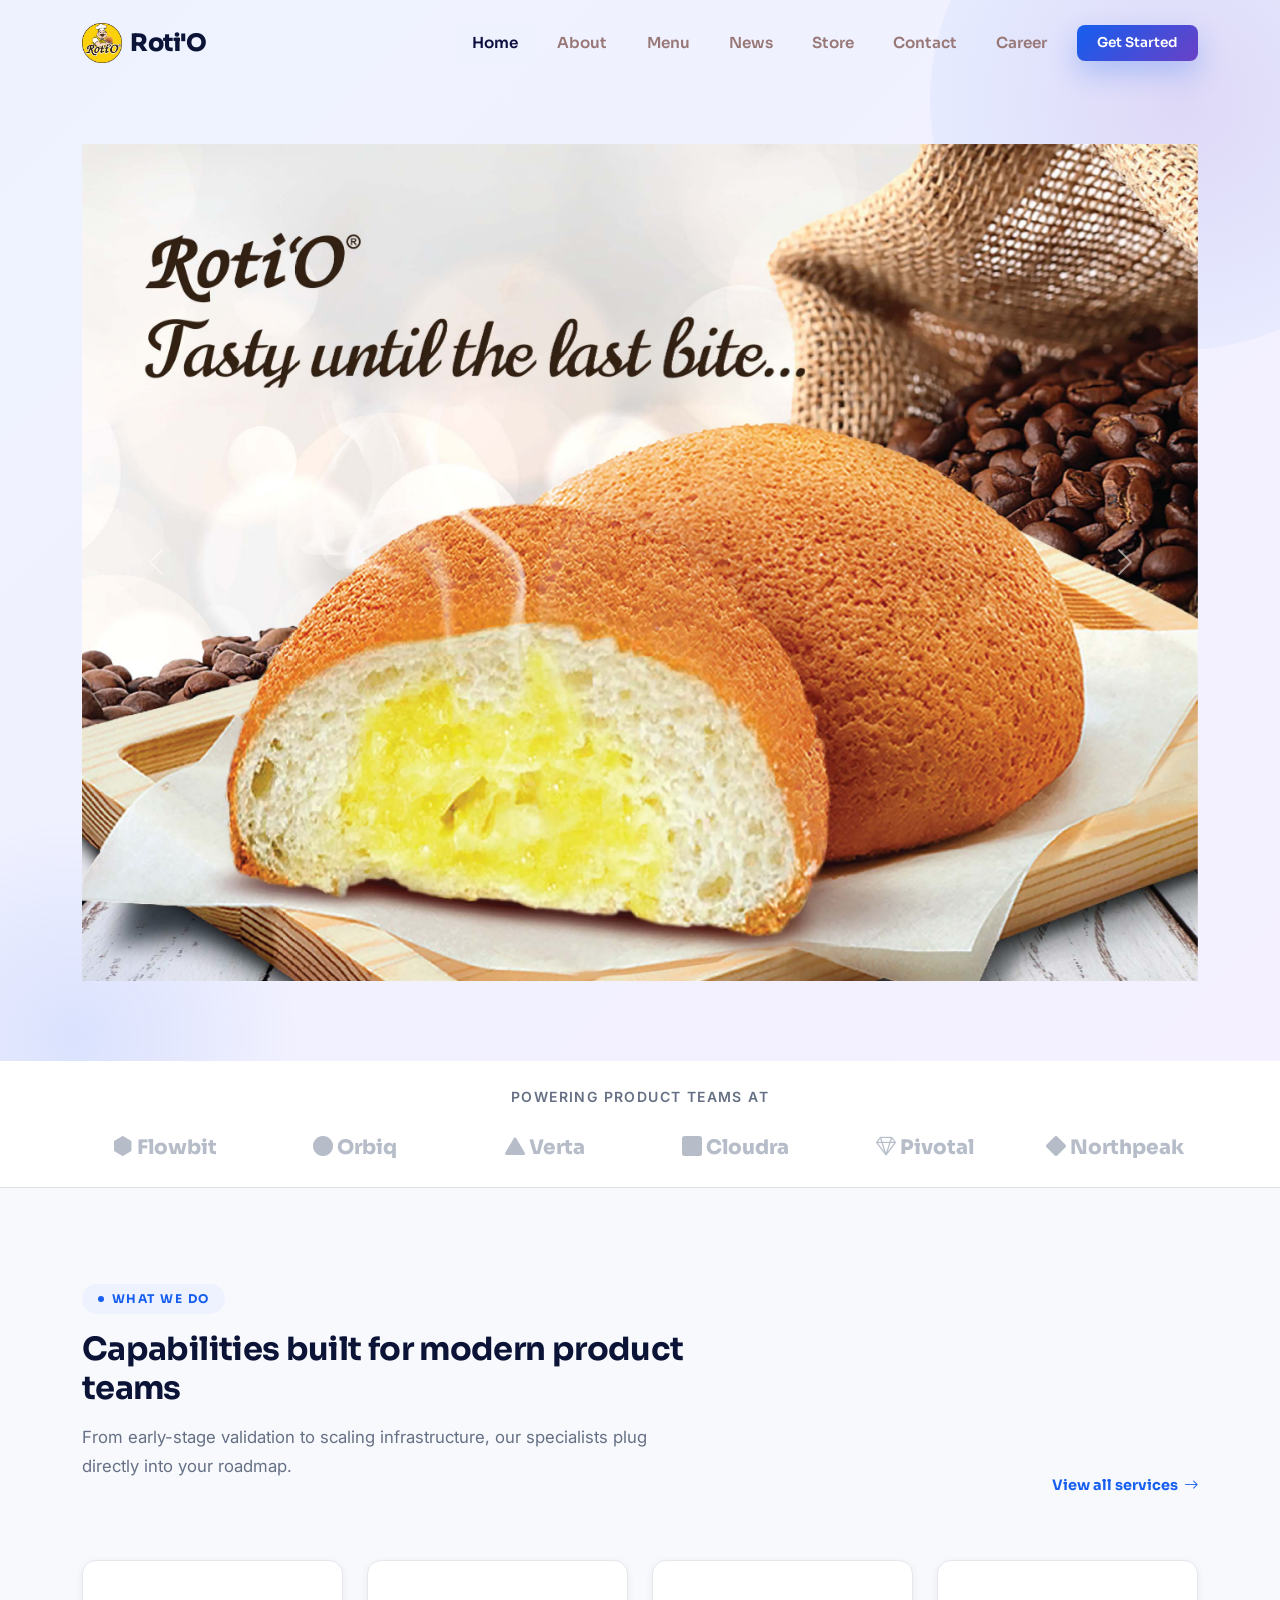
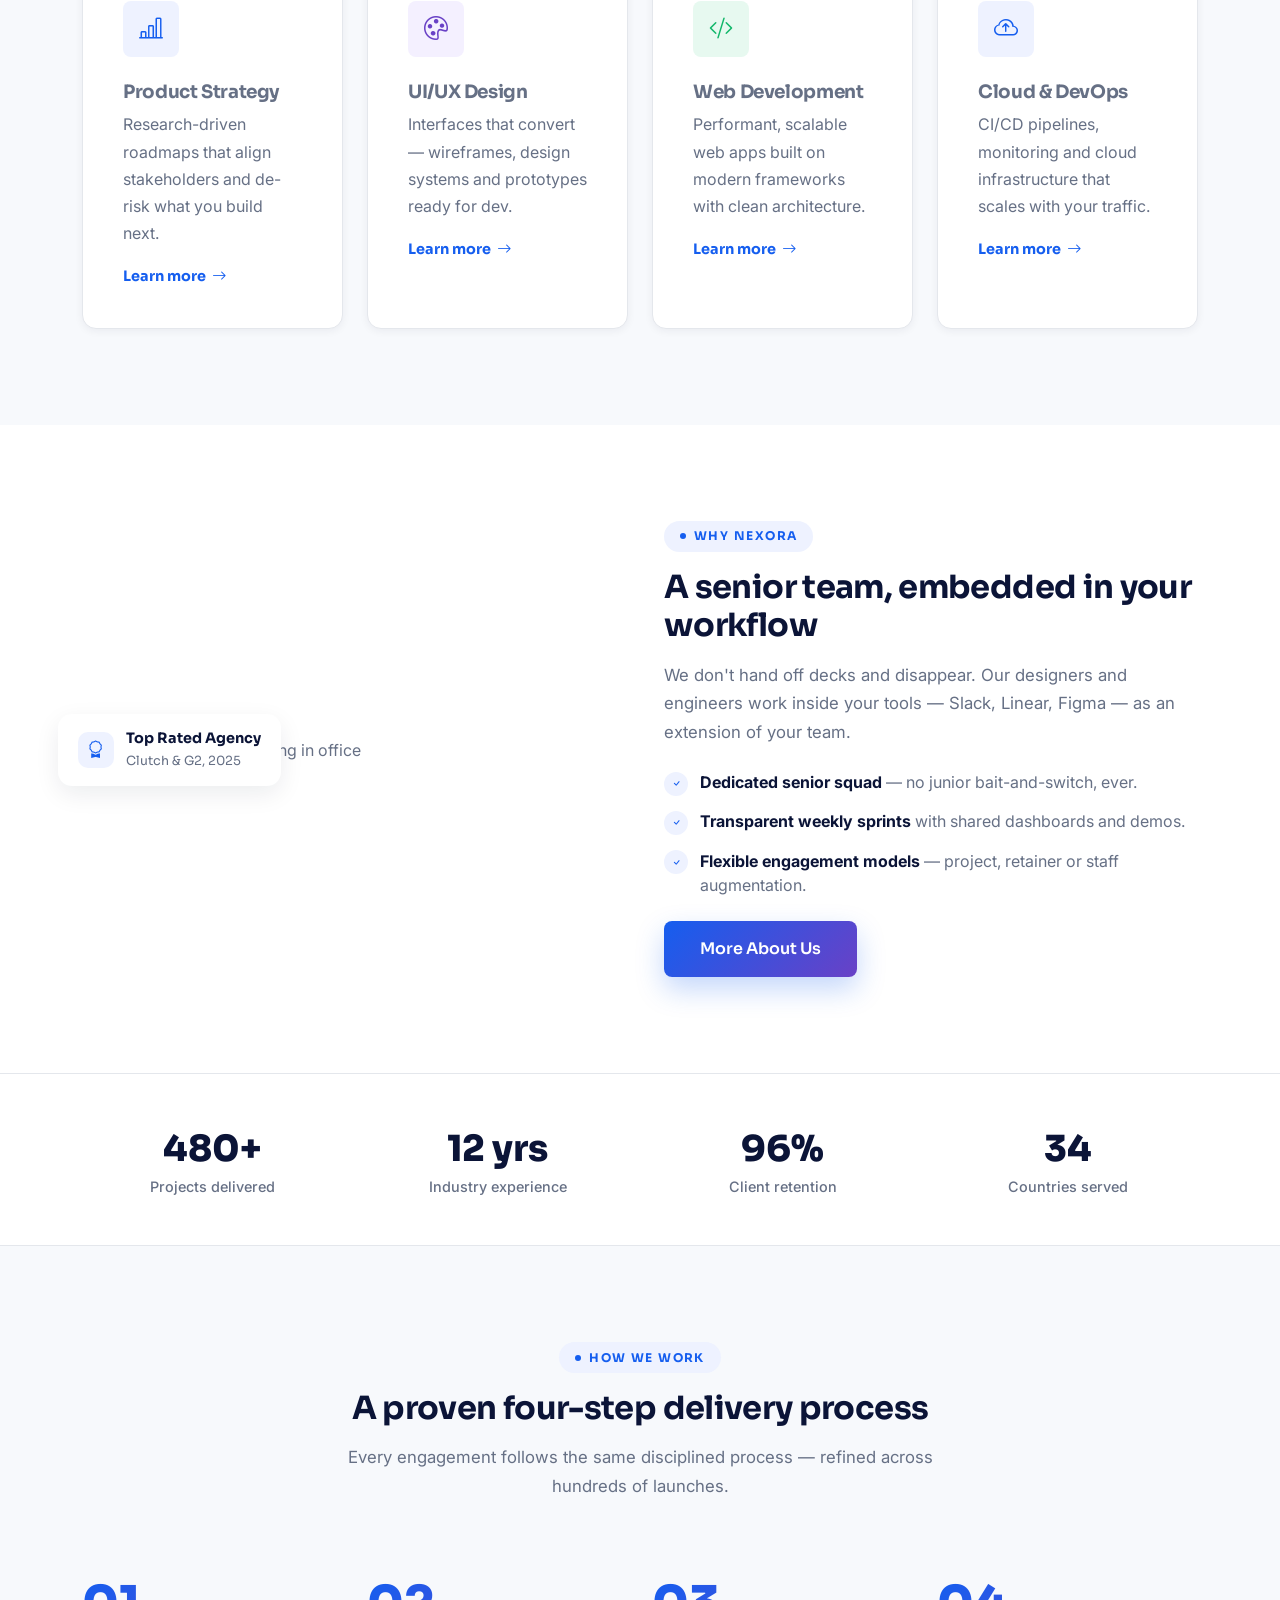
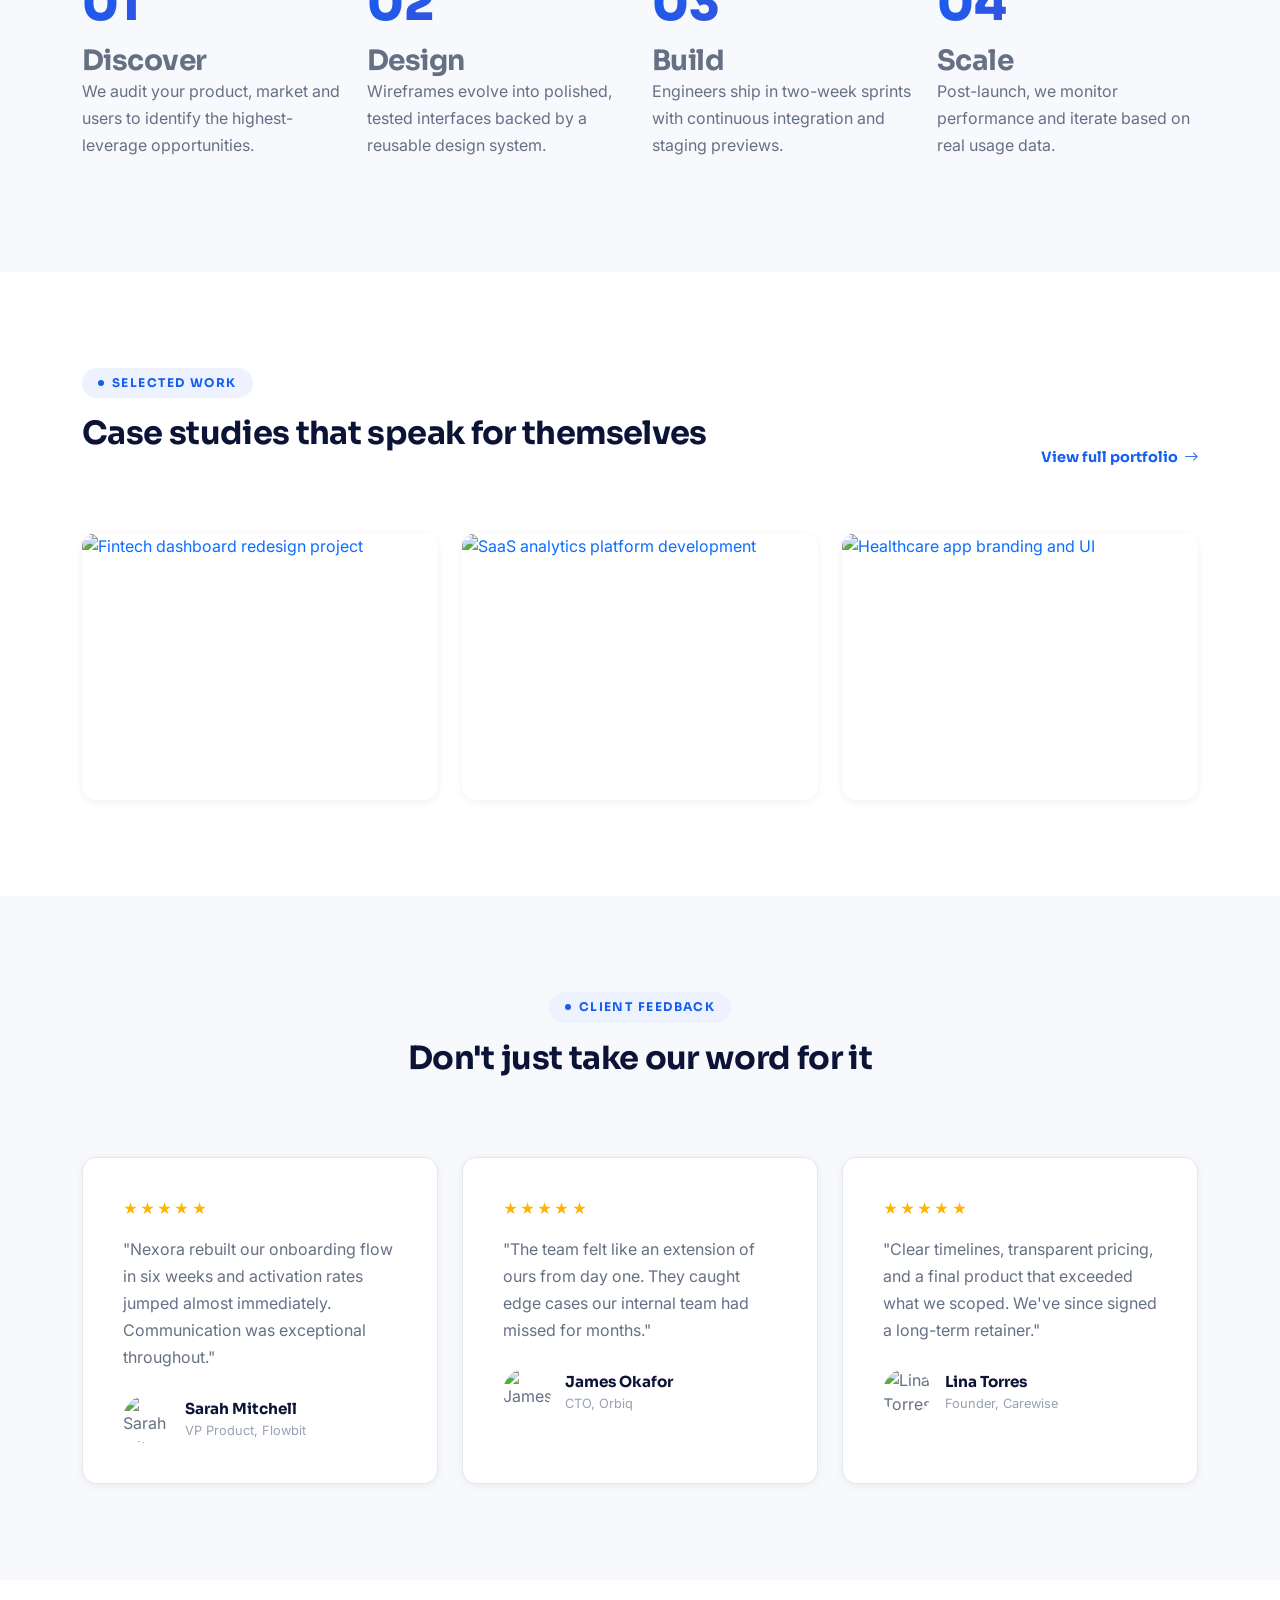
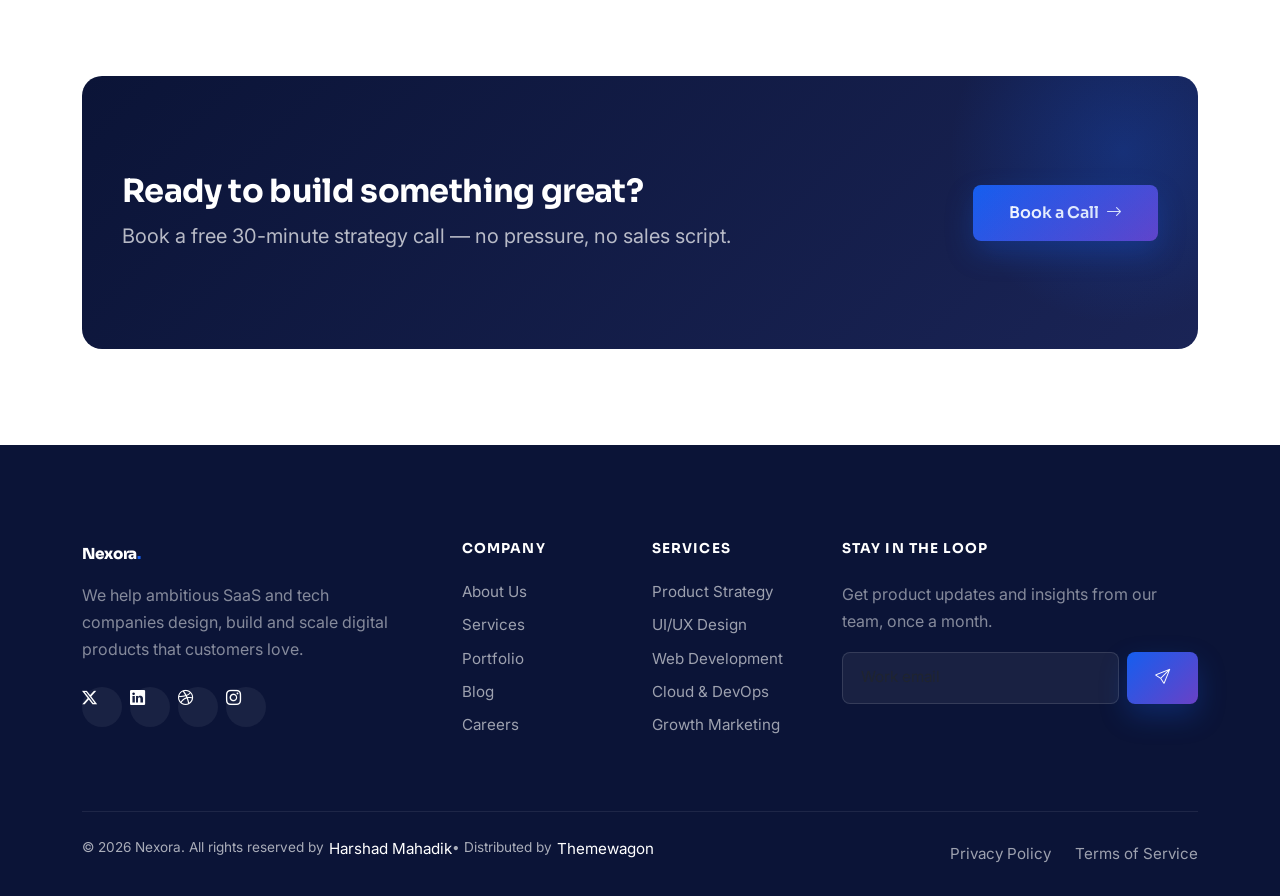
==== frontend/index.html @ 0dfb016b "commit pertama: inisialisasi proyek baru" ====
<!DOCTYPE html>
<html lang="en">
<head>
  <meta charset="UTF-8">
  <meta name="viewport" content="width=device-width, initial-scale=1.0">
  <title>Selamat Datang di Website Roti'O</title>
  <meta name="description" content="Roti'O is a premium Bootstrap 5 theme for SaaS startups, digital agencies, IT companies and consulting firms. Build a high-converting marketing website fast.">
  <meta name="keywords" content="SaaS theme, agency template, bootstrap 5 business theme, IT company website">
  <meta property="og:title" content="Nexora — Premium SaaS & Agency Bootstrap Theme">
  <meta property="og:description" content="A fully responsive, multi-page business and marketing theme built with Bootstrap 5.">
  <meta property="og:type" content="website">
  <link rel="icon" type="image/svg+xml" href="data:image/svg+xml,%3Csvg xmlns='http://www.w3.org/2000/svg' viewBox='0 0 100 100'%3E%3Crect width='100' height='100' rx='22' fill='%23155EEF'/%3E%3Ctext x='50' y='68' font-size='58' font-family='Arial' font-weight='800' fill='white' text-anchor='middle'%3EN%3C/text%3E%3C/svg%3E">

  <!-- Google Fonts -->
  <link rel="preconnect" href="https://fonts.googleapis.com">
  <link rel="preconnect" href="https://fonts.gstatic.com" crossorigin>
  <link href="https://fonts.googleapis.com/css2?family=Inter:wght@400;500;600;700&family=Sora:wght@400;600;700;800&display=swap" rel="stylesheet">

  <!-- Bootstrap 5.3 -->
  <link href="https://cdn.jsdelivr.net/npm/bootstrap@5.3.3/dist/css/bootstrap.min.css" rel="stylesheet">
  <!-- Bootstrap Icons -->
  <link href="https://cdn.jsdelivr.net/npm/bootstrap-icons@1.11.3/font/bootstrap-icons.css" rel="stylesheet">
  <!-- Custom CSS -->
  <link href="css/custom.css" rel="stylesheet">
</head> 
<body>

  <!-- NAVBAR -->
  <nav class="navbar navbar-expand-lg navbar-nexora fixed-top">
    <div class="container">
      <img src="assets/img/rotio1.png" alt="Logo Roti'O" class="logo-roti-o">
      <span class="navbar-brand navbar-brand-custom">Roti'O</span>
      <!-- <a class="navbar-brand navbar-brand-custom" href="index.html">Roti'O</a> -->
      <button class="navbar-toggler navbar-toggler-custom" type="button" data-bs-toggle="collapse" data-bs-target="#mainNav" aria-controls="mainNav" aria-expanded="false" aria-label="Toggle navigation">
        <span class="bar"></span><span class="bar"></span><span class="bar"></span>
      </button>
      <div class="collapse navbar-collapse" id="mainNav">
        <ul class="navbar-nav ms-auto align-items-lg-center gap-1 mt-3 mt-lg-0">
          <li class="nav-item"><a class="nav-link nav2 active"  href="index.html">Home</a></li>
          <li class="nav-item"><a class="nav-link nav2" href="about.html">About</a></li>
          <li class="nav-item"><a class="nav-link nav2" href="services.html">Menu</a></li>
          <li class="nav-item"><a class="nav-link nav2" href="portfolio.html">News</a></li>
          <li class="nav-item"><a class="nav-link nav2" href="blog.html">Store</a></li>
          <li class="nav-item"><a class="nav-link nav2" href="pricing.html">Contact</a></li>
          <li class="nav-item"><a class="nav-link nav2" href="contact.html">Career</a></li>
          <li class="nav-item ms-lg-2 mt-2 mt-lg-0">
            <a href="contact.html" class="btn btn-primary btn-sm-custom w-100">Get Started</a>
          </li>
        </ul>
      </div>
    </div>
  </nav>

  <!-- HERO -->
  <header class="hero">
    <div class="container">
      <div class="row align-items-center gy-5">
        <div id="carouselExampleControls" class="carousel slide" data-bs-ride="carousel">
        <div class="carousel-inner">
          <div class="carousel-item active">
            <img src="assets/img/rotio.jpg" class="d-block w-100" alt="...">
          </div>
          <div class="carousel-item">
            <img src="assets/img/pastry.jpg" class="d-block w-100" alt="...">
          </div>
          <div class="carousel-item">
            <img src="assets/img/minuman.jpg" class="d-block w-100" alt="...">
          </div>
        </div>
        <button class="carousel-control-prev" type="button" data-bs-target="#carouselExampleControls" data-bs-slide="prev">
          <span class="carousel-control-prev-icon" aria-hidden="true"></span>
          <span class="visually-hidden">Previous</span>
        </button>
        <button class="carousel-control-next" type="button" data-bs-target="#carouselExampleControls" data-bs-slide="next">
          <span class="carousel-control-next-icon" aria-hidden="true"></span>
          <span class="visually-hidden">Next</span>
        </button>
      </div>
      </div>
    </div>
  </header>

  <!-- LOGO CLOUD -->
  <section class="py-4 bg-white border-bottom">
    <div class="container">
      <p class="text-center text-slate small fw-semibold text-uppercase mb-4" style="letter-spacing:0.1em;">Powering product teams at</p>
      <div class="row align-items-center justify-content-center g-4">
        <div class="col-4 col-md-2"><div class="logo-cloud-item"><i class="bi bi-hexagon-fill me-1"></i>Flowbit</div></div>
        <div class="col-4 col-md-2"><div class="logo-cloud-item"><i class="bi bi-circle-fill me-1"></i>Orbiq</div></div>
        <div class="col-4 col-md-2"><div class="logo-cloud-item"><i class="bi bi-triangle-fill me-1"></i>Verta</div></div>
        <div class="col-4 col-md-2"><div class="logo-cloud-item"><i class="bi bi-square-fill me-1"></i>Cloudra</div></div>
        <div class="col-4 col-md-2"><div class="logo-cloud-item"><i class="bi bi-gem me-1"></i>Pivotal</div></div>
        <div class="col-4 col-md-2"><div class="logo-cloud-item"><i class="bi bi-diamond-fill me-1"></i>Northpeak</div></div>
      </div>
    </div>
  </section>

  <!-- SERVICES OVERVIEW -->
  <section class="section bg-soft">
    <div class="container">
      <div class="row section-header align-items-end">
        <div class="col-lg-7 reveal">
          <span class="eyebrow">What we do</span>
          <h2 class="section-title">Capabilities built for modern product teams</h2>
          <p class="section-subtitle">From early-stage validation to scaling infrastructure, our specialists plug directly into your roadmap.</p>
        </div>
        <div class="col-lg-5 text-lg-end mt-3 mt-lg-0 reveal">
          <a href="services.html" class="card-link-arrow">View all services <i class="bi bi-arrow-right"></i></a>
        </div>
      </div>
      <div class="row g-4">
        <div class="col-md-6 col-lg-3 reveal">
          <div class="card-premium">
            <div class="icon-box icon-box-primary mb-4"><i class="bi bi-bar-chart-line"></i></div>
            <h3 class="card-title">Product Strategy</h3>
            <p class="mb-3">Research-driven roadmaps that align stakeholders and de-risk what you build next.</p>
            <a href="service-details.html" class="card-link-arrow">Learn more <i class="bi bi-arrow-right"></i></a>
          </div>
        </div>
        <div class="col-md-6 col-lg-3 reveal">
          <div class="card-premium">
            <div class="icon-box icon-box-secondary mb-4"><i class="bi bi-palette"></i></div>
            <h3 class="card-title">UI/UX Design</h3>
            <p class="mb-3">Interfaces that convert — wireframes, design systems and prototypes ready for dev.</p>
            <a href="service-details.html" class="card-link-arrow">Learn more <i class="bi bi-arrow-right"></i></a>
          </div>
        </div>
        <div class="col-md-6 col-lg-3 reveal">
          <div class="card-premium">
            <div class="icon-box icon-box-success mb-4"><i class="bi bi-code-slash"></i></div>
            <h3 class="card-title">Web Development</h3>
            <p class="mb-3">Performant, scalable web apps built on modern frameworks with clean architecture.</p>
            <a href="service-details.html" class="card-link-arrow">Learn more <i class="bi bi-arrow-right"></i></a>
          </div>
        </div>
        <div class="col-md-6 col-lg-3 reveal">
          <div class="card-premium">
            <div class="icon-box icon-box-primary mb-4"><i class="bi bi-cloud-arrow-up"></i></div>
            <h3 class="card-title">Cloud &amp; DevOps</h3>
            <p class="mb-3">CI/CD pipelines, monitoring and cloud infrastructure that scales with your traffic.</p>
            <a href="service-details.html" class="card-link-arrow">Learn more <i class="bi bi-arrow-right"></i></a>
          </div>
        </div>
      </div>
    </div>
  </section>

  <!-- ABOUT / WHY US -->
  <section class="section">
    <div class="container">
      <div class="row align-items-center g-5">
        <div class="col-lg-6 reveal">
          <div class="position-relative">
            <img src="https://images.unsplash.com/photo-1522202176988-66273c2fd55f?w=700&h=560&fit=crop" class="rounded-img w-100" alt="Nexora team collaborating in office" style="aspect-ratio: 5/4; object-fit:cover;">
            <div class="hero-float-badge badge-2 d-none d-sm-flex" style="position:absolute; bottom:-1.5rem; left:-1.5rem; right:auto;">
              <div class="icon-box icon-box-primary" style="width:36px;height:36px;border-radius:10px;font-size:1.1rem;"><i class="bi bi-award"></i></div>
              <div>Top Rated Agency<br><small class="text-slate fw-normal">Clutch &amp; G2, 2025</small></div>
            </div>
          </div>
        </div>
        <div class="col-lg-6 reveal">
          <span class="eyebrow">Why Nexora</span>
          <h2 class="section-title">A senior team, embedded in your workflow</h2>
          <p class="section-subtitle mb-4">We don't hand off decks and disappear. Our designers and engineers work inside your tools — Slack, Linear, Figma — as an extension of your team.</p>
          <ul class="list-check mb-4">
            <li><i class="bi bi-check"></i><div><strong class="text-navy">Dedicated senior squad</strong> — no junior bait-and-switch, ever.</div></li>
            <li><i class="bi bi-check"></i><div><strong class="text-navy">Transparent weekly sprints</strong> with shared dashboards and demos.</div></li>
            <li><i class="bi bi-check"></i><div><strong class="text-navy">Flexible engagement models</strong> — project, retainer or staff augmentation.</div></li>
          </ul>
          <a href="about.html" class="btn btn-primary btn-lg-custom">More About Us</a>
        </div>
      </div>
    </div>
  </section>

  <!-- STATS STRIP -->
  <section class="stats-strip py-5 bg-white">
    <div class="container">
      <div class="row text-center g-4">
        <div class="col-6 col-md-3 stat-item reveal">
          <div class="stat-number">480+</div>
          <div class="stat-label">Projects delivered</div>
        </div>
        <div class="col-6 col-md-3 stat-item reveal">
          <div class="stat-number">12 yrs</div>
          <div class="stat-label">Industry experience</div>
        </div>
        <div class="col-6 col-md-3 stat-item reveal">
          <div class="stat-number">96%</div>
          <div class="stat-label">Client retention</div>
        </div>
        <div class="col-6 col-md-3 stat-item reveal">
          <div class="stat-number">34</div>
          <div class="stat-label">Countries served</div>
        </div>
      </div>
    </div>
  </section>

  <!-- PROCESS -->
  <section class="section bg-soft">
    <div class="container">
      <div class="row section-header justify-content-center text-center">
        <div class="col-lg-7 reveal">
          <span class="eyebrow">How we work</span>
          <h2 class="section-title">A proven four-step delivery process</h2>
          <p class="section-subtitle mx-auto">Every engagement follows the same disciplined process — refined across hundreds of launches.</p>
        </div>
      </div>
      <div class="row g-4">
        <div class="col-md-6 col-lg-3 reveal">
          <div class="process-step">
            <span class="process-number">01</span>
            <h3 class="card-title">Discover</h3>
            <p>We audit your product, market and users to identify the highest-leverage opportunities.</p>
          </div>
        </div>
        <div class="col-md-6 col-lg-3 reveal">
          <div class="process-step">
            <span class="process-number">02</span>
            <h3 class="card-title">Design</h3>
            <p>Wireframes evolve into polished, tested interfaces backed by a reusable design system.</p>
          </div>
        </div>
        <div class="col-md-6 col-lg-3 reveal">
          <div class="process-step">
            <span class="process-number">03</span>
            <h3 class="card-title">Build</h3>
            <p>Engineers ship in two-week sprints with continuous integration and staging previews.</p>
          </div>
        </div>
        <div class="col-md-6 col-lg-3 reveal">
          <div class="process-step">
            <span class="process-number">04</span>
            <h3 class="card-title">Scale</h3>
            <p>Post-launch, we monitor performance and iterate based on real usage data.</p>
          </div>
        </div>
      </div>
    </div>
  </section>

  <!-- PORTFOLIO PREVIEW -->
  <section class="section">
    <div class="container">
      <div class="row section-header align-items-end">
        <div class="col-lg-7 reveal">
          <span class="eyebrow">Selected work</span>
          <h2 class="section-title">Case studies that speak for themselves</h2>
        </div>
        <div class="col-lg-5 text-lg-end mt-3 mt-lg-0 reveal">
          <a href="portfolio.html" class="card-link-arrow">View full portfolio <i class="bi bi-arrow-right"></i></a>
        </div>
      </div>
      <div class="row g-4">
        <div class="col-md-6 col-lg-4 reveal">
          <a href="portfolio-single.html" class="portfolio-card d-block">
            <img src="https://images.unsplash.com/photo-1551288049-bebda4e38f71?w=600&h=450&fit=crop" alt="Fintech dashboard redesign project">
            <div class="portfolio-overlay">
              <span>FinTech · Product Design</span>
              <h5>Payflow Dashboard Redesign</h5>
            </div>
          </a>
        </div>
        <div class="col-md-6 col-lg-4 reveal">
          <a href="portfolio-single.html" class="portfolio-card d-block">
            <img src="https://images.unsplash.com/photo-1460925895917-afdab827c52f?w=600&h=450&fit=crop" alt="SaaS analytics platform development">
            <div class="portfolio-overlay">
              <span>SaaS · Web Development</span>
              <h5>Metricly Analytics Platform</h5>
            </div>
          </a>
        </div>
        <div class="col-md-6 col-lg-4 reveal">
          <a href="portfolio-single.html" class="portfolio-card d-block">
            <img src="https://images.unsplash.com/photo-1556742049-0cfed4f6a45d?w=600&h=450&fit=crop" alt="Healthcare app branding and UI">
            <div class="portfolio-overlay">
              <span>HealthTech · Branding</span>
              <h5>Carewise Patient App</h5>
            </div>
          </a>
        </div>
      </div>
    </div>
  </section>

  <!-- TESTIMONIALS -->
  <section class="section bg-soft">
    <div class="container">
      <div class="row section-header justify-content-center text-center">
        <div class="col-lg-7 reveal">
          <span class="eyebrow">Client feedback</span>
          <h2 class="section-title">Don't just take our word for it</h2>
        </div>
      </div>
      <div class="row g-4">
        <div class="col-md-6 col-lg-4 reveal">
          <div class="testimonial-card">
            <div class="stars">★★★★★</div>
            <p>"Nexora rebuilt our onboarding flow in six weeks and activation rates jumped almost immediately. Communication was exceptional throughout."</p>
            <div class="testimonial-author">
              <img src="https://i.pravatar.cc/100?img=33" alt="Sarah Mitchell">
              <div>
                <div class="name">Sarah Mitchell</div>
                <div class="role">VP Product, Flowbit</div>
              </div>
            </div>
          </div>
        </div>
        <div class="col-md-6 col-lg-4 reveal">
          <div class="testimonial-card">
            <div class="stars">★★★★★</div>
            <p>"The team felt like an extension of ours from day one. They caught edge cases our internal team had missed for months."</p>
            <div class="testimonial-author">
              <img src="https://i.pravatar.cc/100?img=51" alt="James Okafor">
              <div>
                <div class="name">James Okafor</div>
                <div class="role">CTO, Orbiq</div>
              </div>
            </div>
          </div>
        </div>
        <div class="col-md-6 col-lg-4 reveal">
          <div class="testimonial-card">
            <div class="stars">★★★★★</div>
            <p>"Clear timelines, transparent pricing, and a final product that exceeded what we scoped. We've since signed a long-term retainer."</p>
            <div class="testimonial-author">
              <img src="https://i.pravatar.cc/100?img=14" alt="Lina Torres">
              <div>
                <div class="name">Lina Torres</div>
                <div class="role">Founder, Carewise</div>
              </div>
            </div>
          </div>
        </div>
      </div>
    </div>
  </section>

  <!-- CTA -->
  <section class="section">
    <div class="container">
      <div class="cta-section reveal">
        <div class="row align-items-center">
          <div class="col-lg-8">
            <h2 class="mb-2">Ready to build something great?</h2>
            <p class="mb-0 fs-5">Book a free 30-minute strategy call — no pressure, no sales script.</p>
          </div>
          <div class="col-lg-4 text-lg-end mt-4 mt-lg-0">
            <a href="contact.html" class="btn btn-primary btn-lg-custom">Book a Call <i class="bi bi-arrow-right ms-1"></i></a>
          </div>
        </div>
      </div>
    </div>
  </section>

  <!-- FOOTER -->
  <footer class="footer-nexora">
    <div class="container">
      <div class="row gy-4">
        <div class="col-lg-4 col-md-6">
        
          <a class="navbar-brand-custom d-inline-block mb-3" href="index.html" style="color:#fff !important;">Nexora<span style="color:var(--n-primary)">.</span></a>
          <p class="text-white-50 mb-4" style="max-width:320px;">We help ambitious SaaS and tech companies design, build and scale digital products that customers love.</p>
          <div class="d-flex gap-2">
            <a href="#" class="social-icon"><i class="bi bi-twitter-x"></i></a>
            <a href="#" class="social-icon"><i class="bi bi-linkedin"></i></a>
            <a href="#" class="social-icon"><i class="bi bi-dribbble"></i></a>
            <a href="#" class="social-icon"><i class="bi bi-instagram"></i></a>
          </div>
        </div>
        <div class="col-lg-2 col-md-6 col-6">
          <h6>Company</h6>
          <a href="about.html">About Us</a>
          <a href="services.html">Services</a>
          <a href="portfolio.html">Portfolio</a>
          <a href="blog.html">Blog</a>
          <a href="contact.html">Careers</a>
        </div>
        <div class="col-lg-2 col-md-6 col-6">
          <h6>Services</h6>
          <a href="service-details.html">Product Strategy</a>
          <a href="service-details.html">UI/UX Design</a>
          <a href="service-details.html">Web Development</a>
          <a href="service-details.html">Cloud &amp; DevOps</a>
          <a href="service-details.html">Growth Marketing</a>
        </div>
        <div class="col-lg-4 col-md-6">
          <h6>Stay in the loop</h6>
          <p class="text-white-50 mb-3">Get product updates and insights from our team, once a month.</p>
          <form class="d-flex gap-2 needs-validation" novalidate>
            <input type="email" class="form-control" placeholder="Work email" required style="background:rgba(255,255,255,0.06); border-color:rgba(255,255,255,0.12); color:#fff;">
            <button class="btn btn-primary flex-shrink-0" type="submit"><i class="bi bi-send"></i></button>
          </form>
        </div>
      </div>
      <div class="footer-bottom d-flex flex-column flex-md-row justify-content-between align-items-center gap-2 text-center text-md-start">
        <p class="mb-0" style="display: flex;">&copy; 2026 Nexora. All rights reserved by <a target="_blank" href="https://github.com/HarshadMahadik" style="color: white;padding-left: 5px;"> Harshad Mahadik</a> &bull; Distributed by <a target="_blank" href="https://themewagon.com/" style="color: white;padding-left: 5px;">Themewagon</a>
        </p>
        <div class="d-flex gap-4">
          <a href="#" class="mb-0">Privacy Policy</a>
          <a href="#" class="mb-0">Terms of Service</a>
        </div>
      </div>
    </div>
  </footer>

  <button class="back-to-top" aria-label="Back to top"><i class="bi bi-arrow-up"></i></button>

  <!-- Bootstrap Bundle JS -->
  <script src="https://cdn.jsdelivr.net/npm/bootstrap@5.3.3/dist/js/bootstrap.bundle.min.js"></script>
  <script src="js/main.js"></script>
</body>
</html>
---- frontend/css/custom.css ----
/* =====================================================
   NEXORA — Premium Bootstrap 5 Business Theme
   Custom Design System (overrides + extensions)
   ===================================================== */

:root {
  /* Color system */
  --n-primary: #155EEF;
  --n-primary-dark: #0E3FB0;
  --n-secondary: #6941C6;
  --n-navy: #0B1437;
  --n-success: #12B76A;
  --n-slate: #667085;
  --n-slate-light: #98A2B3;
  --n-bg: #F7F9FC;
  --n-bg-alt: #EEF2FF;
  --n-border: #E4E7EC;
  --n-white: #FFFFFF;

  /* Gradients */
  --n-gradient-primary: linear-gradient(135deg, #155EEF 0%, #6941C6 100%);
  --n-gradient-soft: linear-gradient(135deg, #EEF2FF 0%, #F4F0FF 100%);
  --n-gradient-dark: linear-gradient(135deg, #0B1437 0%, #1A2456 100%);

  /* Typography */
  --n-font-display: 'Sora', sans-serif;
  --n-font-body: 'Inter', sans-serif;

  /* Spacing rhythm (8px base) */
  --n-space-xs: 0.5rem;
  --n-space-sm: 1rem;
  --n-space-md: 1.5rem;
  --n-space-lg: 2.5rem;
  --n-space-xl: 4rem;
  --n-space-2xl: 6rem;

  /* Radius */
  --n-radius-sm: 8px;
  --n-radius-md: 14px;
  --n-radius-lg: 20px;
  --n-radius-pill: 100px;

  /* Shadows */
  --n-shadow-sm: 0 2px 8px rgba(11, 20, 55, 0.06);
  --n-shadow-md: 0 8px 24px rgba(11, 20, 55, 0.08);
  --n-shadow-lg: 0 20px 48px rgba(11, 20, 55, 0.12);
  --n-shadow-primary: 0 12px 28px rgba(21, 94, 239, 0.25);

  /* Bootstrap overrides */
  --bs-primary: #155EEF;
  --bs-primary-rgb: 21, 94, 239;
  --bs-body-font-family: var(--n-font-body);
  --bs-body-color: var(--n-slate);
  --bs-body-bg: var(--n-white);
}

/* =====================================================
   BASE
   ===================================================== */
html { scroll-behavior: smooth; }

body {
  font-family: var(--n-font-body);
  color: var(--n-slate);
  background-color: var(--n-white);
  -webkit-font-smoothing: antialiased;
  overflow-x: hidden;
}

h1, h2, h3, h4, h5, h6,
.font-display {
  font-family: var(--n-font-display);
  color: var(--n-navy);
  font-weight: 700;
  letter-spacing: -0.02em;
}

h1 { font-weight: 800; }

p { line-height: 1.7; }

a { text-decoration: none; }

.text-primary-custom { color: var(--n-primary) !important; }
.text-slate { color: var(--n-slate) !important; }
.text-navy { color: var(--n-navy) !important; }
.bg-soft { background-color: var(--n-bg) !important; }
.bg-soft-alt { background: var(--n-gradient-soft) !important; }
.bg-navy { background-color: var(--n-navy) !important; }
.bg-gradient-primary { background: var(--n-gradient-primary) !important; }
.bg-gradient-dark { background: var(--n-gradient-dark) !important; }

/* Section spacing rhythm */
.section { padding-top: var(--n-space-2xl); padding-bottom: var(--n-space-2xl); }
.section-sm { padding-top: var(--n-space-xl); padding-bottom: var(--n-space-xl); }

@media (max-width: 767.98px) {
  .section { padding-top: var(--n-space-xl); padding-bottom: var(--n-space-xl); }
  .section-sm { padding-top: var(--n-space-lg); padding-bottom: var(--n-space-lg); }
}

/* Eyebrow label */
.eyebrow {
  display: inline-flex;
  align-items: center;
  gap: 0.5rem;
  font-family: var(--n-font-display);
  font-size: 0.75rem;
  font-weight: 700;
  letter-spacing: 0.12em;
  text-transform: uppercase;
  color: var(--n-primary);
  background: var(--n-bg-alt);
  padding: 0.4rem 1rem;
  border-radius: var(--n-radius-pill);
  margin-bottom: var(--n-space-sm);
}

.eyebrow::before {
  content: '';
  width: 6px;
  height: 6px;
  border-radius: 50%;
  background: var(--n-primary);
  display: inline-block;
}

.section-title { margin-bottom: var(--n-space-sm); }
.section-subtitle {
  font-size: 1.05rem;
  color: var(--n-slate);
  max-width: 620px;
}
.section-header { margin-bottom: var(--n-space-xl); }

/* =====================================================
   BUTTONS
   ===================================================== */
.btn {
  font-family: var(--n-font-display);
  font-weight: 600;
  border-radius: var(--n-radius-sm);
  padding: 0.75rem 1.75rem;
  font-size: 0.95rem;
  transition: all 0.25s ease;
  border-width: 1.5px;
}

.btn-primary {
  background: var(--n-gradient-primary);
  border: none;
  box-shadow: var(--n-shadow-primary);
  color: #fff;
}

.btn-primary:hover {
  transform: translateY(-2px);
  box-shadow: 0 16px 32px rgba(21, 94, 239, 0.32);
  color: #fff;
}

.btn-outline-primary {
  border-color: var(--n-primary);
  color: var(--n-primary);
  background: transparent;
}

.btn-outline-primary:hover {
  background: var(--n-primary);
  border-color: var(--n-primary);
  transform: translateY(-2px);
}

.btn-light-custom {
  background: #fff;
  color: var(--n-navy);
  border: 1.5px solid var(--n-border);
}

.btn-light-custom:hover {
  background: var(--n-bg);
  transform: translateY(-2px);
}

.btn-outline-white {
  border-color: rgba(255,255,255,0.4);
  color: #fff;
}

.btn-outline-white:hover {
  background: rgba(255,255,255,0.12);
  border-color: #fff;
  color: #fff;
}

.btn-lg-custom { padding: 1rem 2.25rem; font-size: 1rem; }
.btn-sm-custom { padding: 0.5rem 1.25rem; font-size: 0.85rem; }

/* =====================================================
   NAVBAR
   ===================================================== */
.navbar-nexora {
  padding: 1.25rem 0;
  transition: all 0.3s ease;
  background: rgba(255, 255, 255, 0.0);
}

.logo-roti-o { 
  width: 40px;
    height: 40px;
    object-fit: contain;
    margin-right: 8px;
}

.navbar-nexora.scrolled {
  padding: 0.75rem 0;
  background: rgba(255, 255, 255, 0.92);
  backdrop-filter: blur(12px);
  box-shadow: var(--n-shadow-sm);
}

.navbar-brand-custom {
  font-family: var(--n-font-display);
  font-weight: 800;
  font-size: 1.5rem;
  color: var(--n-navy) !important;
  letter-spacing: -0.02em;
  
}

.navbar-brand-custom span { color: var(--n-primary); }

.navbar-nexora .nav-link {
  font-family: var(--n-font-display);
  font-weight: 600;
  font-size: 0.95rem;
  color: rgb(152, 119, 119) !important;
  padding: 0.5rem 1.1rem !important;
  border-radius: var(--n-radius-sm);
  transition: all 0.2s ease;
}

.nav2{
  color: yellow !important;;
}
.navbar-nexora .nav-link:hover,
.navbar-nexora .nav-link.active {
  color: rgb(15, 15, 64) !important;
  background: var(--n-bg-alt);
}

.navbar-toggler-custom {
  border: none;
  width: 44px;
  height: 44px;
  border-radius: var(--n-radius-sm);
  background: var(--n-bg-alt);
  display: flex;
  align-items: center;
  justify-content: center;
  gap: 4px;
  flex-direction: column;
  padding: 0;
}

.navbar-toggler-custom .bar {
  width: 20px;
  height: 2px;
  background: var(--n-navy);
  border-radius: 2px;
  transition: all 0.3s ease;
}

.navbar-toggler-custom.active .bar:nth-child(1) {
  transform: translateY(6px) rotate(45deg);
}
.navbar-toggler-custom.active .bar:nth-child(2) { opacity: 0; }
.navbar-toggler-custom.active .bar:nth-child(3) {
  transform: translateY(-6px) rotate(-45deg);
}

/* =====================================================
   HERO
   ===================================================== */
.hero {
  position: relative;
  padding-top: 9rem;
  padding-bottom: 5rem;
  background: var(--n-gradient-soft);
  overflow: hidden;
}

.hero::before {
  content: '';
  position: absolute;
  top: -150px;
  right: -150px;
  width: 500px;
  height: 500px;
  border-radius: 50%;
  background: radial-gradient(circle, rgba(105,65,198,0.14) 0%, rgba(21,94,239,0.06) 60%, transparent 100%);
  z-index: 0;
}

.hero::after {
  content: '';
  position: absolute;
  bottom: -200px;
  left: -150px;
  width: 450px;
  height: 450px;
  border-radius: 50%;
  background: radial-gradient(circle, rgba(21,94,239,0.10) 0%, transparent 70%);
  z-index: 0;
}

.hero-content { position: relative; z-index: 2; }

.hero h1 { font-size: 3.25rem; line-height: 1.15; }

@media (max-width: 991.98px) {
  .hero { padding-top: 7rem; text-align: center; }
  .hero h1 { font-size: 2.4rem; }
}

@media (max-width: 575.98px) {
  .hero h1 { font-size: 2rem; }
}

/* Hero visual / dashboard mock card */
.hero-visual {
  position: relative;
  z-index: 1;
}

.hero-mock-card {
  background: #fff;
  border-radius: var(--n-radius-lg);
  box-shadow: var(--n-shadow-lg);
  padding: var(--n-space-md);
  border: 1px solid var(--n-border);
  position: relative;
}

.hero-mock-card .mock-bar {
  height: 10px;
  border-radius: var(--n-radius-pill);
  background: var(--n-bg-alt);
  margin-bottom: 0.75rem;
}

.hero-float-badge {
  position: absolute;
  background: #fff;
  border-radius: var(--n-radius-md);
  box-shadow: var(--n-shadow-md);
  padding: 0.9rem 1.25rem;
  display: flex;
  align-items: center;
  gap: 0.75rem;
  font-family: var(--n-font-display);
  font-weight: 700;
  font-size: 0.9rem;
  color: var(--n-navy);
  z-index: 3;
}

.hero-float-badge.badge-1 { top: -1.5rem; left: -1.5rem; }
.hero-float-badge.badge-2 { bottom: -1.5rem; right: -1.5rem; }

.hero-float-badge .icon-box {
  width: 36px;
  height: 36px;
  border-radius: 10px;
  display: flex;
  align-items: center;
  justify-content: center;
  flex-shrink: 0;
}

@media (max-width: 767.98px) {
  .hero-float-badge { padding: 0.6rem 0.9rem; font-size: 0.75rem; }
  .hero-float-badge.badge-1 { top: -1rem; left: -0.5rem; }
  .hero-float-badge.badge-2 { bottom: -1rem; right: -0.5rem; }
}

/* Stats strip */
.stats-strip {
  border-top: 1px solid var(--n-border);
  border-bottom: 1px solid var(--n-border);
}

.stat-item .stat-number {
  font-family: var(--n-font-display);
  font-size: 2.25rem;
  font-weight: 800;
  color: var(--n-navy);
}

.stat-item .stat-label {
  font-size: 0.9rem;
  color: var(--n-slate);
  font-weight: 500;
}

/* =====================================================
   ICON BOXES
   ===================================================== */
.icon-box {
  width: 56px;
  height: 56px;
  border-radius: var(--n-radius-sm);
  display: flex;
  align-items: center;
  justify-content: center;
  font-size: 1.5rem;
  flex-shrink: 0;
}

.icon-box-primary { background: var(--n-bg-alt); color: var(--n-primary); }
.icon-box-secondary { background: #F4F0FF; color: var(--n-secondary); }
.icon-box-success { background: #E7F9F0; color: var(--n-success); }

.icon-box-lg { width: 72px; height: 72px; font-size: 2rem; border-radius: var(--n-radius-md); }

.icon-box-white {
  background: rgba(255,255,255,0.12);
  color: #fff;
}

/* =====================================================
   CARDS — premium card system
   ===================================================== */
.card-premium {
  background: #fff;
  border: 1px solid var(--n-border);
  border-radius: var(--n-radius-md);
  box-shadow: var(--n-shadow-sm);
  transition: all 0.3s ease;
  padding: var(--n-space-lg);
  height: 100%;
}

.card-premium:hover {
  box-shadow: var(--n-shadow-md);
  transform: translateY(-6px);
  border-color: transparent;
}

.card-premium .card-title {
  font-size: 1.15rem;
  margin-bottom: 0.5rem;
}

.card-link-arrow {
  font-family: var(--n-font-display);
  font-weight: 700;
  font-size: 0.9rem;
  color: var(--n-primary);
  display: inline-flex;
  align-items: center;
  gap: 0.4rem;
  transition: gap 0.2s ease;
}

.card-link-arrow:hover { gap: 0.7rem; color: var(--n-primary-dark); }

/* Pricing card */
.pricing-card {
  background: #fff;
  border: 1px solid var(--n-border);
  border-radius: var(--n-radius-lg);
  padding: var(--n-space-lg);
  box-shadow: var(--n-shadow-sm);
  transition: all 0.3s ease;
  height: 100%;
  position: relative;
}

.pricing-card:hover { box-shadow: var(--n-shadow-md); transform: translateY(-6px); }

.pricing-card.featured {
  background: var(--n-gradient-dark);
  border: none;
  color: #fff;
  box-shadow: var(--n-shadow-lg);
  transform: scale(1.03);
}

.pricing-card.featured .price, .pricing-card.featured h3 { color: #fff; }
.pricing-card.featured .text-slate { color: rgba(255,255,255,0.65) !important; }
.pricing-card.featured ul li { color: rgba(255,255,255,0.85); }
.pricing-card.featured .pricing-divider { border-color: rgba(255,255,255,0.12); }

@media (max-width: 991.98px) {
  .pricing-card.featured { transform: none; }
}

.pricing-badge {
  position: absolute;
  top: -14px;
  right: 2rem;
  background: var(--n-gradient-primary);
  color: #fff;
  font-family: var(--n-font-display);
  font-weight: 700;
  font-size: 0.75rem;
  padding: 0.4rem 1rem;
  border-radius: var(--n-radius-pill);
  letter-spacing: 0.05em;
}

.price {
  font-family: var(--n-font-display);
  font-size: 3rem;
  font-weight: 800;
  color: var(--n-navy);
}

.price-period { font-size: 1rem; font-weight: 500; color: var(--n-slate); }

.pricing-divider { border-color: var(--n-border); margin: var(--n-space-md) 0; }

.feature-list { list-style: none; padding: 0; margin: 0; }
.feature-list li {
  display: flex;
  align-items: flex-start;
  gap: 0.65rem;
  margin-bottom: 0.75rem;
  font-size: 0.95rem;
  color: var(--n-slate);
}

.feature-list li i { color: var(--n-success); margin-top: 0.2rem; flex-shrink: 0; }
.feature-list li.disabled { opacity: 0.45; }
.feature-list li.disabled i { color: var(--n-slate-light); }

/* Blog cards */
.blog-card-img {
  border-radius: var(--n-radius-md) var(--n-radius-md) 0 0;
  overflow: hidden;
  aspect-ratio: 16/10;
}

.blog-card-img img { transition: transform 0.4s ease; width: 100%; height: 100%; object-fit: cover; }
.card-premium:hover .blog-card-img img { transform: scale(1.06); }

.blog-card-body { padding: var(--n-space-md) var(--n-space-md) 0; }

.tag-pill {
  display: inline-block;
  font-family: var(--n-font-display);
  font-size: 0.7rem;
  font-weight: 700;
  letter-spacing: 0.06em;
  text-transform: uppercase;
  color: var(--n-primary);
  background: var(--n-bg-alt);
  padding: 0.3rem 0.8rem;
  border-radius: var(--n-radius-pill);
  margin-bottom: 0.75rem;
}

.meta-row {
  display: flex;
  align-items: center;
  gap: 1rem;
  font-size: 0.85rem;
  color: var(--n-slate-light);
  margin-top: 1rem;
  padding-top: 1rem;
  border-top: 1px solid var(--n-border);
}

/* Portfolio card */
.portfolio-card {
  position: relative;
  border-radius: var(--n-radius-md);
  overflow: hidden;
  box-shadow: var(--n-shadow-sm);
  aspect-ratio: 4/3;
}

.portfolio-card img { width: 100%; height: 100%; object-fit: cover; transition: transform 0.5s ease; }

.portfolio-overlay {
  position: absolute;
  inset: 0;
  background: linear-gradient(180deg, rgba(11,20,55,0) 30%, rgba(11,20,55,0.88) 100%);
  display: flex;
  flex-direction: column;
  justify-content: flex-end;
  padding: var(--n-space-md);
  opacity: 0;
  transition: opacity 0.35s ease;
}

.portfolio-card:hover .portfolio-overlay { opacity: 1; }
.portfolio-card:hover img { transform: scale(1.08); }

.portfolio-overlay h5 { color: #fff; margin-bottom: 0.25rem; }
.portfolio-overlay span { color: rgba(255,255,255,0.7); font-size: 0.85rem; }

/* Testimonial card */
.testimonial-card {
  background: #fff;
  border-radius: var(--n-radius-md);
  box-shadow: var(--n-shadow-sm);
  border: 1px solid var(--n-border);
  padding: var(--n-space-lg);
  height: 100%;
}

.testimonial-card .stars { color: #FFB400; letter-spacing: 0.15em; font-size: 0.9rem; margin-bottom: 1rem; }

.testimonial-author {
  display: flex;
  align-items: center;
  gap: 0.85rem;
  margin-top: var(--n-space-md);
}

.testimonial-author img {
  width: 48px; height: 48px; border-radius: 50%; object-fit: cover;
}

.testimonial-author .name { font-family: var(--n-font-display); font-weight: 700; color: var(--n-navy); font-size: 0.95rem; }
.testimonial-author .role { font-size: 0.8rem; color: var(--n-slate-light); }

/* Process steps (numbered — real sequence) */
.process-step {
  position: relative;
  padding-left: 0;
}

.process-number {
  font-family: var(--n-font-display);
  font-size: 3rem;
  font-weight: 800;
  background: var(--n-gradient-primary);
  -webkit-background-clip: text;
  background-clip: text;
  -webkit-text-fill-color: transparent;
  color: transparent;
  line-height: 1;
  margin-bottom: 1rem;
  display: block;
}

/* Logo cloud */
.logo-cloud-item {
  display: flex;
  align-items: center;
  justify-content: center;
  font-family: var(--n-font-display);
  font-weight: 800;
  font-size: 1.25rem;
  color: var(--n-slate-light);
  opacity: 0.7;
  transition: opacity 0.2s ease;
}

.logo-cloud-item:hover { opacity: 1; color: var(--n-navy); }

/* =====================================================
   FORMS
   ===================================================== */
.form-control,
.form-select {
  border: 1.5px solid var(--n-border);
  border-radius: var(--n-radius-sm);
  padding: 0.85rem 1.1rem;
  font-size: 0.95rem;
  background-color: var(--n-bg);
  transition: all 0.2s ease;
}

.form-control:focus,
.form-select:focus {
  border-color: var(--n-primary);
  box-shadow: 0 0 0 4px rgba(21, 94, 239, 0.1);
  background-color: #fff;
}

.form-label {
  font-family: var(--n-font-display);
  font-weight: 600;
  font-size: 0.9rem;
  color: var(--n-navy);
  margin-bottom: 0.5rem;
}

.form-control.is-invalid, .form-select.is-invalid { border-color: #DC3545; }
.form-control.is-valid, .form-select.is-valid { border-color: var(--n-success); }

/* Newsletter / CTA section */
.cta-section {
  background: var(--n-gradient-dark);
  border-radius: var(--n-radius-lg);
  padding: var(--n-space-2xl) var(--n-space-lg);
  position: relative;
  overflow: hidden;
}

.cta-section::before {
  content: '';
  position: absolute;
  top: -100px;
  right: -100px;
  width: 350px;
  height: 350px;
  border-radius: 50%;
  background: radial-gradient(circle, rgba(21,94,239,0.25) 0%, transparent 70%);
}

.cta-section h2, .cta-section p { color: #fff; position: relative; z-index: 1; }
.cta-section p { color: rgba(255,255,255,0.7); }

/* =====================================================
   FOOTER
   ===================================================== */
.footer-nexora {
  background: var(--n-navy);
  color: rgba(255,255,255,0.65);
  padding-top: var(--n-space-2xl);
}

.footer-nexora h6 {
  color: #fff;
  font-size: 0.85rem;
  letter-spacing: 0.08em;
  text-transform: uppercase;
  margin-bottom: var(--n-space-md);
}

.footer-nexora a {
  color: rgba(255,255,255,0.6);
  transition: color 0.2s ease;
  display: block;
  margin-bottom: 0.65rem;
  font-size: 0.95rem;
}

.footer-nexora a:hover { color: #fff; }

.footer-bottom {
  border-top: 1px solid rgba(255,255,255,0.08);
  margin-top: var(--n-space-xl);
  padding: var(--n-space-md) 0;
  font-size: 0.85rem;
}

.social-icon {
  width: 40px;
  height: 40px;
  border-radius: 50%;
  background: rgba(255,255,255,0.06);
  display: flex;
  align-items: center;
  justify-content: center;
  color: #fff !important;
  transition: all 0.2s ease;
  margin-bottom: 0 !important;
}

.social-icon:hover { background: var(--n-primary); transform: translateY(-3px); }

/* =====================================================
   PAGE HEADER (sub-pages)
   ===================================================== */
.page-header {
  background: var(--n-gradient-dark);
  padding: 8rem 0 4rem;
  position: relative;
  overflow: hidden;
  text-align: center;
}

.page-header::before {
  content: '';
  position: absolute;
  top: -120px;
  right: -120px;
  width: 400px;
  height: 400px;
  border-radius: 50%;
  background: radial-gradient(circle, rgba(21,94,239,0.25) 0%, transparent 70%);
}

.page-header h1 { color: #fff; }

.breadcrumb-custom {
  display: inline-flex;
  gap: 0.5rem;
  font-size: 0.9rem;
  color: rgba(255,255,255,0.6);
  font-weight: 500;
}

.breadcrumb-custom a { color: rgba(255,255,255,0.6); }
.breadcrumb-custom a:hover { color: #fff; }
.breadcrumb-custom .active { color: var(--n-primary); }

/* =====================================================
   SCROLL REVEAL (lightweight)
   ===================================================== */
.reveal {
  opacity: 0;
  transform: translateY(24px);
  transition: opacity 0.6s ease, transform 0.6s ease;
}

.reveal.is-visible {
  opacity: 1;
  transform: translateY(0);
}

@media (prefers-reduced-motion: reduce) {
  .reveal { opacity: 1; transform: none; transition: none; }
  .card-premium:hover, .pricing-card:hover, .btn:hover, .portfolio-card img { transform: none; }
}

/* =====================================================
   MISC UTILITIES
   ===================================================== */
.divider-line { height: 1px; background: var(--n-border); border: none; }

.rounded-img { border-radius: var(--n-radius-lg); }

.badge-soft {
  background: var(--n-bg-alt);
  color: var(--n-primary);
  font-weight: 600;
  padding: 0.35rem 0.85rem;
  border-radius: var(--n-radius-pill);
  font-size: 0.8rem;
}

.list-check {
  list-style: none;
  padding: 0;
}

.list-check li {
  display: flex;
  align-items: flex-start;
  gap: 0.75rem;
  margin-bottom: 0.85rem;
}

.list-check li i {
  color: var(--n-primary);
  background: var(--n-bg-alt);
  width: 24px;
  height: 24px;
  border-radius: 50%;
  display: flex;
  align-items: center;
  justify-content: center;
  font-size: 0.7rem;
  flex-shrink: 0;
  margin-top: 0.1rem;
}

/* Author / sidebar widgets (blog details) */
.widget {
  background: #fff;
  border: 1px solid var(--n-border);
  border-radius: var(--n-radius-md);
  padding: var(--n-space-md);
  margin-bottom: var(--n-space-md);
}

.widget h5 { font-size: 1rem; margin-bottom: var(--n-space-sm); }

.widget-link-list { list-style: none; padding: 0; margin: 0; }
.widget-link-list li {
  display: flex;
  justify-content: space-between;
  padding: 0.6rem 0;
  border-bottom: 1px solid var(--n-border);
  font-size: 0.9rem;
  color: var(--n-navy);
  font-weight: 500;
}
.widget-link-list li:last-child { border-bottom: none; }
.widget-link-list li span { color: var(--n-slate-light); font-weight: 400; }

/* FAQ accordion custom */
.accordion-custom .accordion-item {
  border: 1px solid var(--n-border);
  border-radius: var(--n-radius-sm) !important;
  margin-bottom: 1rem;
  overflow: hidden;
}

.accordion-custom .accordion-button {
  font-family: var(--n-font-display);
  font-weight: 700;
  color: var(--n-navy);
  background: #fff;
  padding: 1.25rem 1.5rem;
}

.accordion-custom .accordion-button:not(.collapsed) {
  color: var(--n-primary);
  background: var(--n-bg-alt);
  box-shadow: none;
}

.accordion-custom .accordion-button:focus { box-shadow: none; border-color: var(--n-border); }
.accordion-custom .accordion-body { padding: 1.25rem 1.5rem; color: var(--n-slate); }

/* Back to top */
.back-to-top {
  position: fixed;
  bottom: 2rem;
  right: 2rem;
  width: 48px;
  height: 48px;
  border-radius: 50%;
  background: var(--n-gradient-primary);
  color: #fff;
  display: flex;
  align-items: center;
  justify-content: center;
  box-shadow: var(--n-shadow-primary);
  opacity: 0;
  visibility: hidden;
  transform: translateY(10px);
  transition: all 0.3s ease;
  z-index: 999;
  border: none;
}

.back-to-top.show { opacity: 1; visibility: visible; transform: translateY(0); }

/* Contact map placeholder */
.map-frame {
  border-radius: var(--n-radius-md);
  overflow: hidden;
  border: 1px solid var(--n-border);
  height: 50%;
  min-height: 320px;
}

.map-frame iframe { width: 100%; height: 100%; min-height: 320px; border: 0; display: block; }

/* Service detail icon list */
.feature-grid-item {
  display: flex;
  gap: 1rem;
  padding: var(--n-space-md);
  background: var(--n-bg);
  border-radius: var(--n-radius-md);
  height: 100%;
}
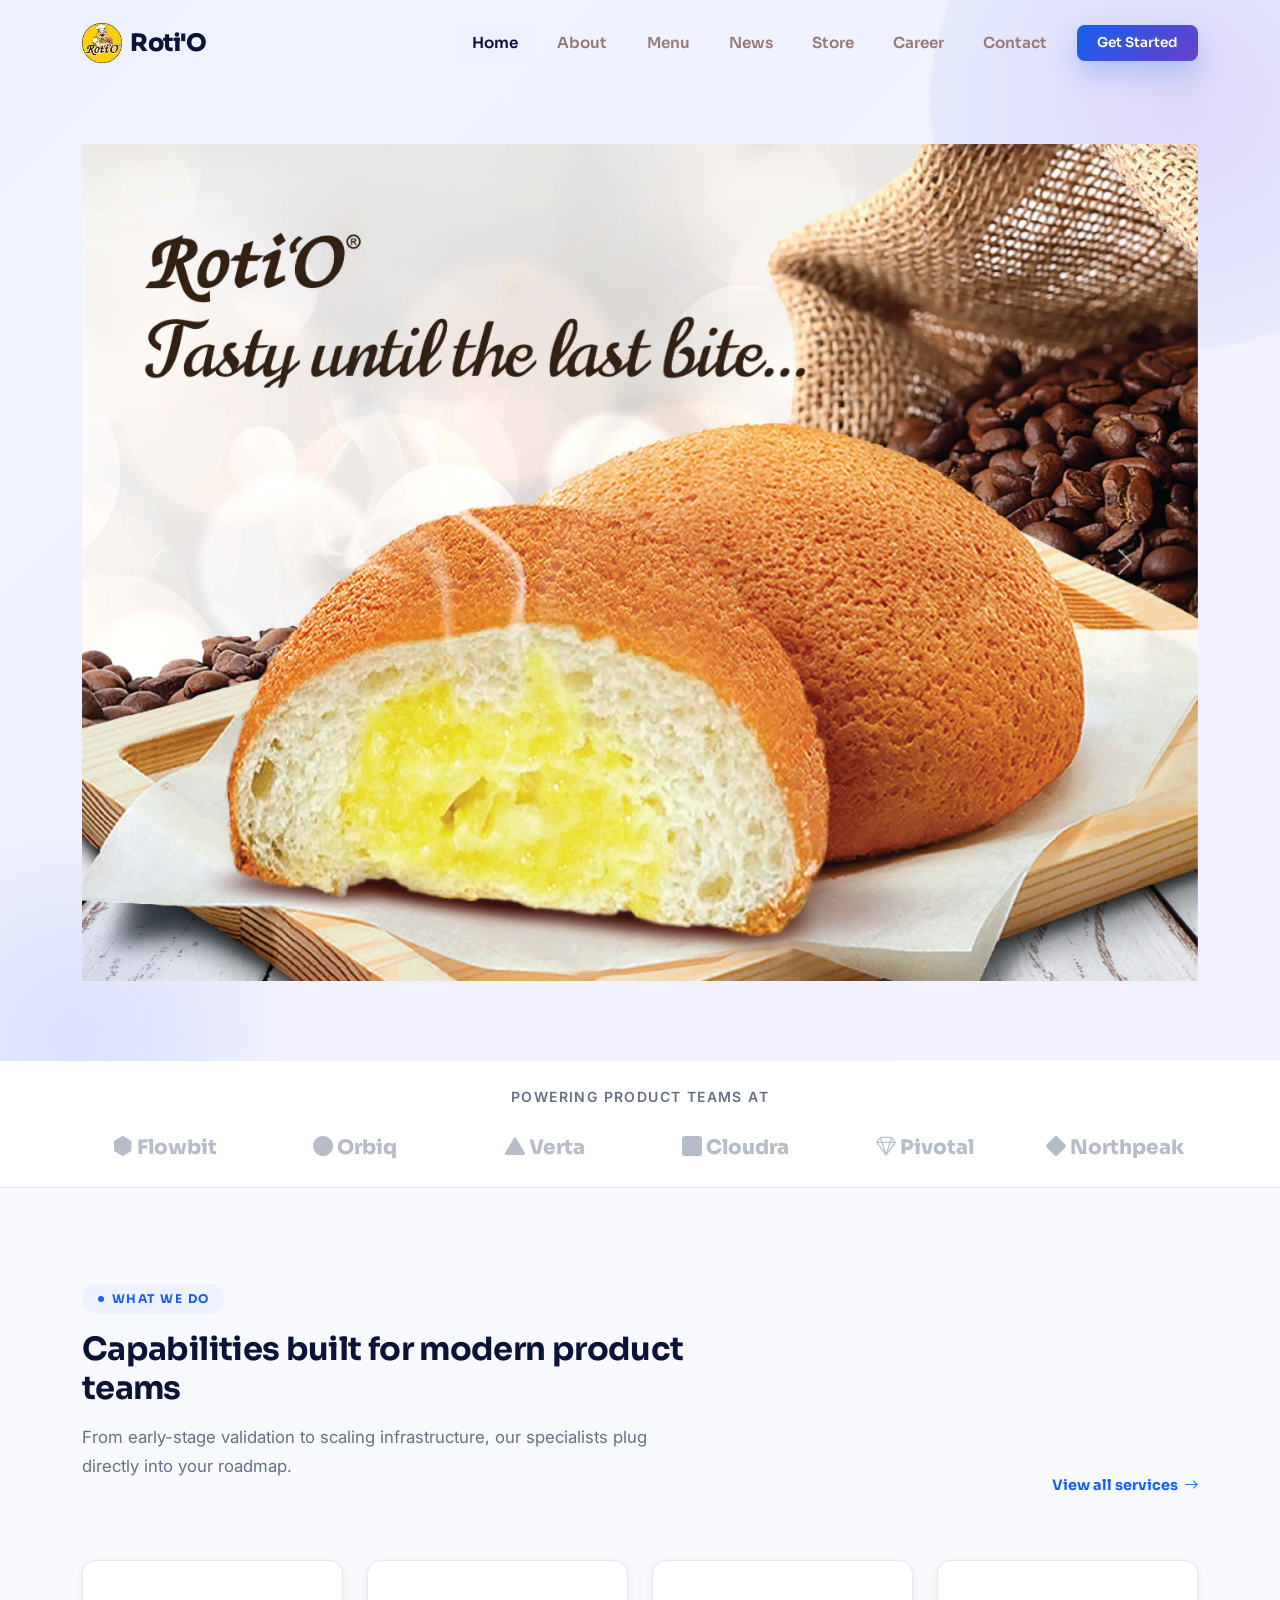
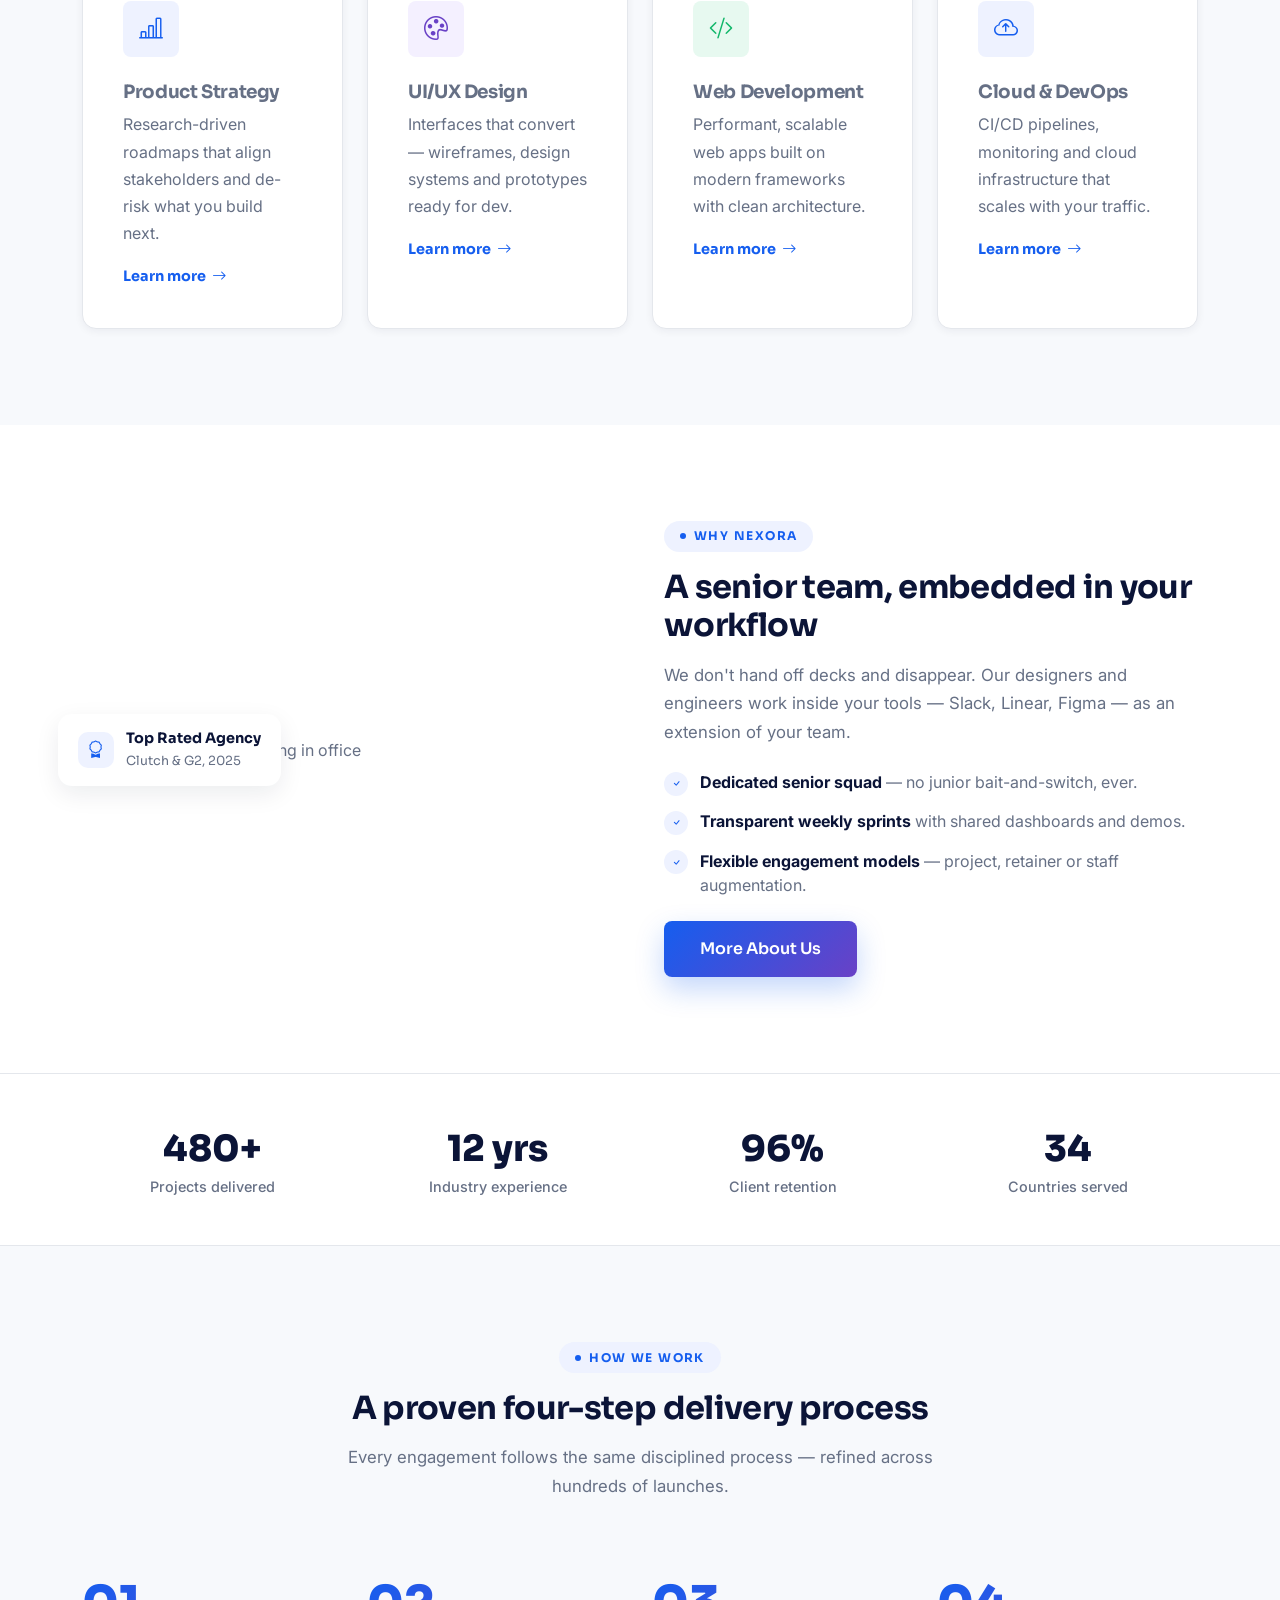
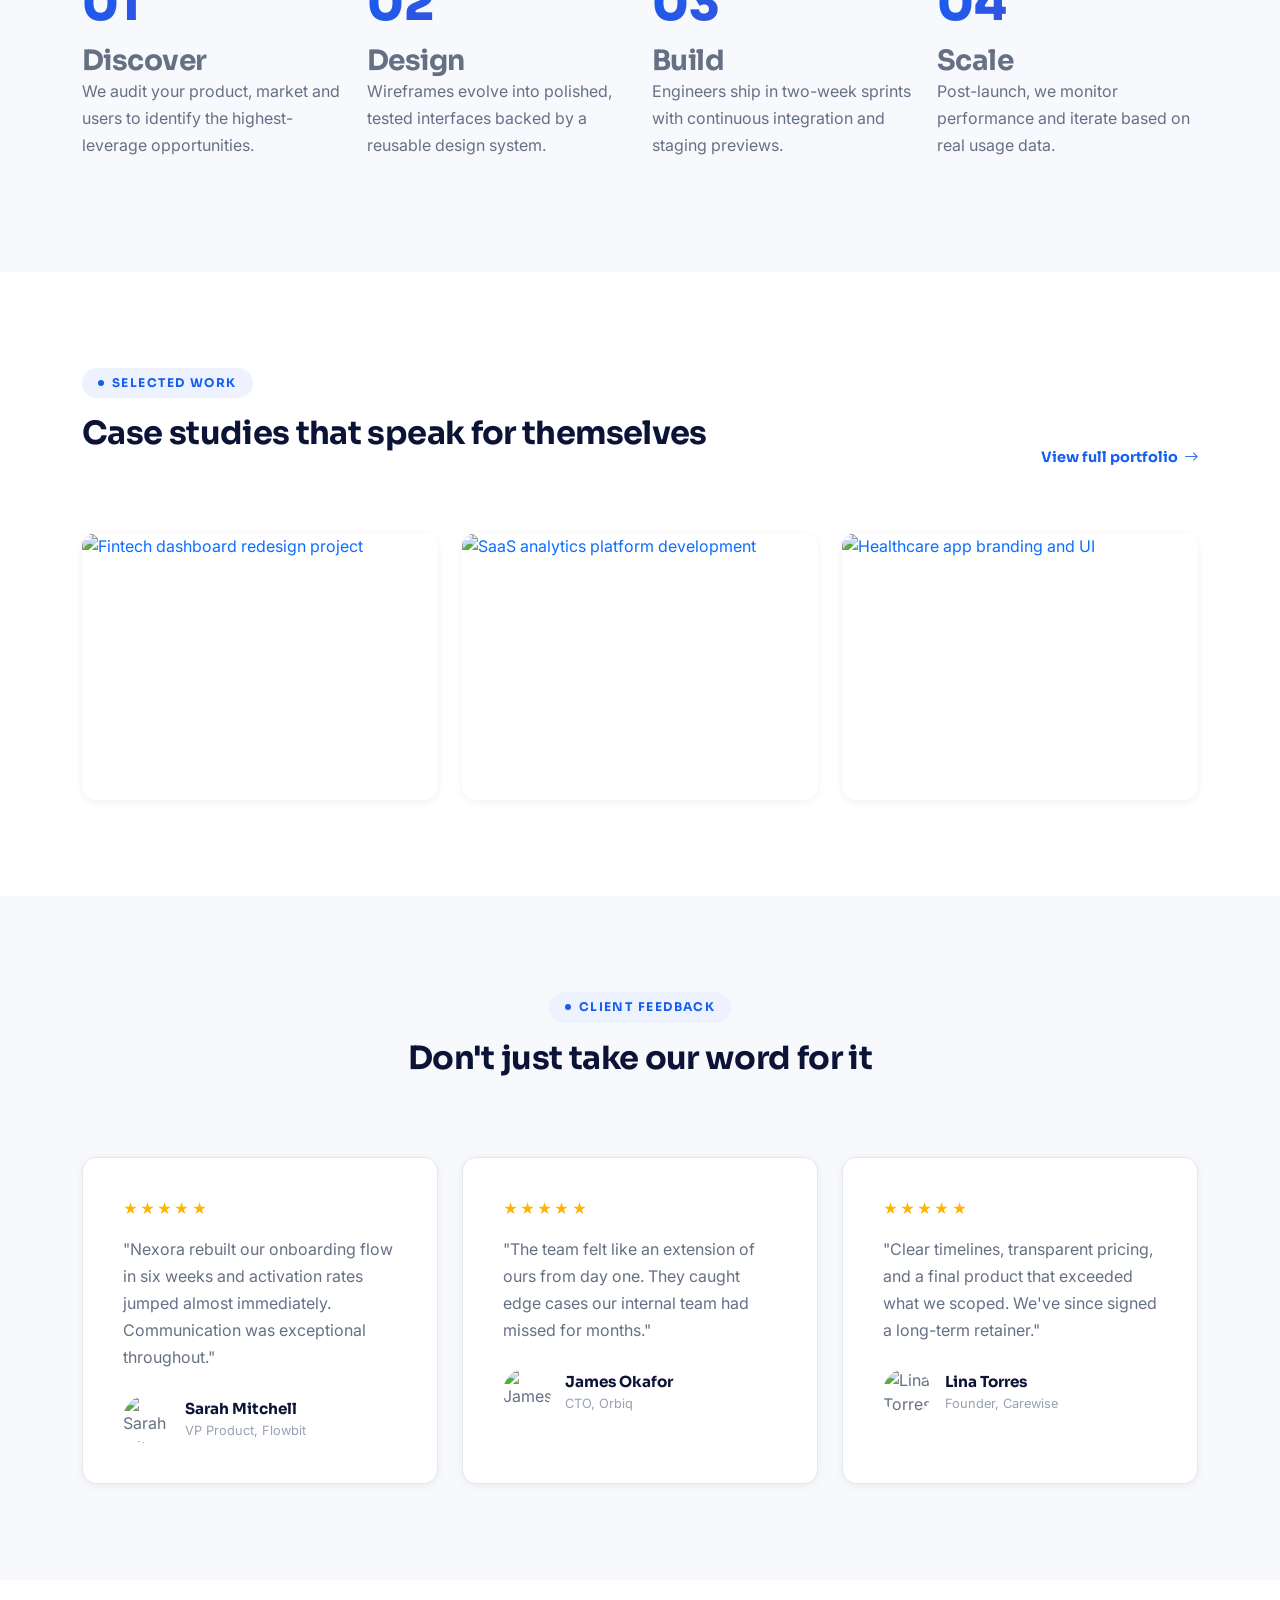
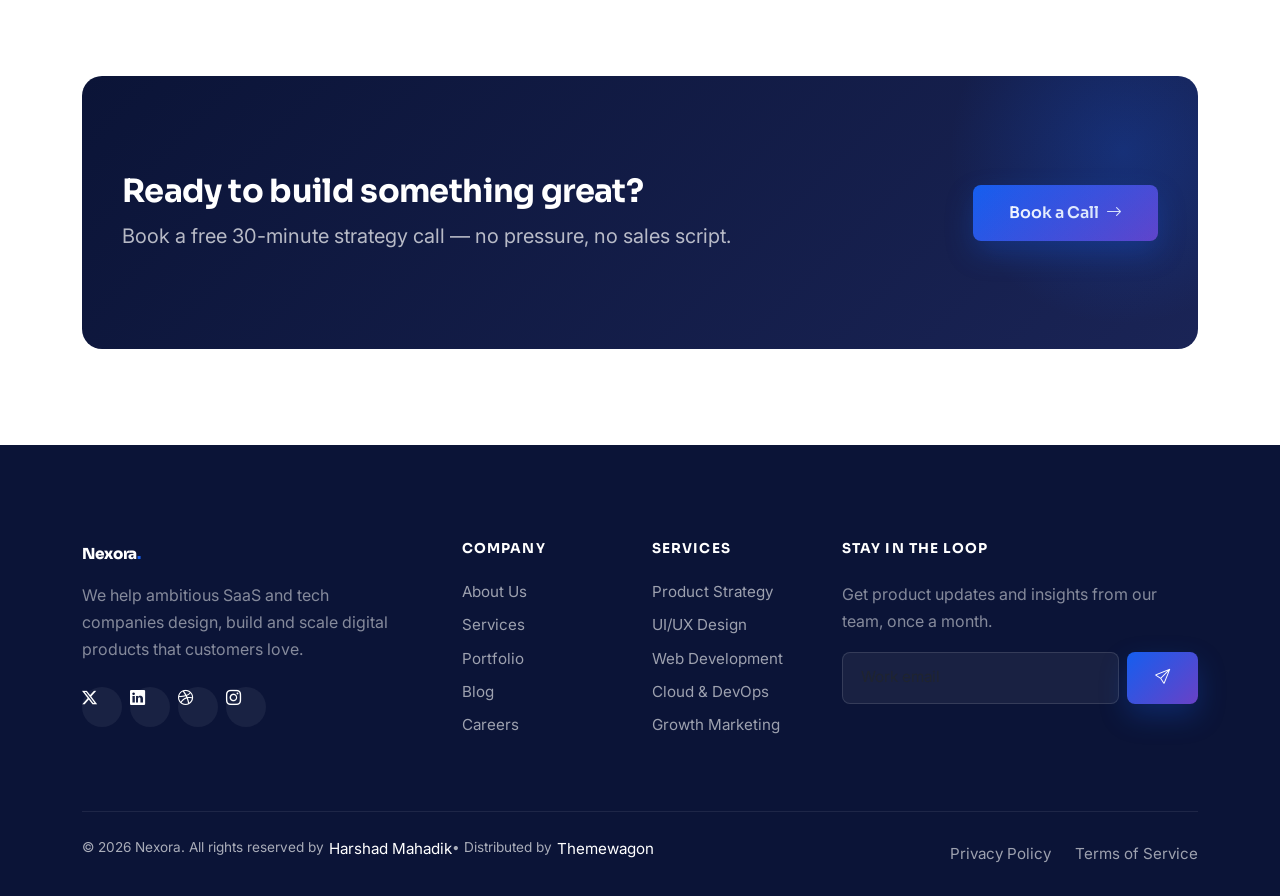
==== commit 7f526697: "commit pertama - siap upload" ====
--- a/frontend/index.html
+++ b/frontend/index.html
@@ -38,11 +38,11 @@
         <ul class="navbar-nav ms-auto align-items-lg-center gap-1 mt-3 mt-lg-0">
           <li class="nav-item"><a class="nav-link nav2 active"  href="index.html">Home</a></li>
           <li class="nav-item"><a class="nav-link nav2" href="about.html">About</a></li>
-          <li class="nav-item"><a class="nav-link nav2" href="services.html">Menu</a></li>
-          <li class="nav-item"><a class="nav-link nav2" href="portfolio.html">News</a></li>
-          <li class="nav-item"><a class="nav-link nav2" href="blog.html">Store</a></li>
-          <li class="nav-item"><a class="nav-link nav2" href="pricing.html">Contact</a></li>
-          <li class="nav-item"><a class="nav-link nav2" href="contact.html">Career</a></li>
+          <li class="nav-item"><a class="nav-link nav2" href="menu.html">Menu</a></li>
+          <li class="nav-item"><a class="nav-link nav2" href="news.html">News</a></li>
+          <li class="nav-item"><a class="nav-link nav2" href="store.html">Store</a></li>
+          <li class="nav-item"><a class="nav-link nav2" href="pricing.html">Career</a></li>
+          <li class="nav-item"><a class="nav-link nav2" href="contact.html">Contact</a></li>
           <li class="nav-item ms-lg-2 mt-2 mt-lg-0">
             <a href="contact.html" class="btn btn-primary btn-sm-custom w-100">Get Started</a>
           </li>
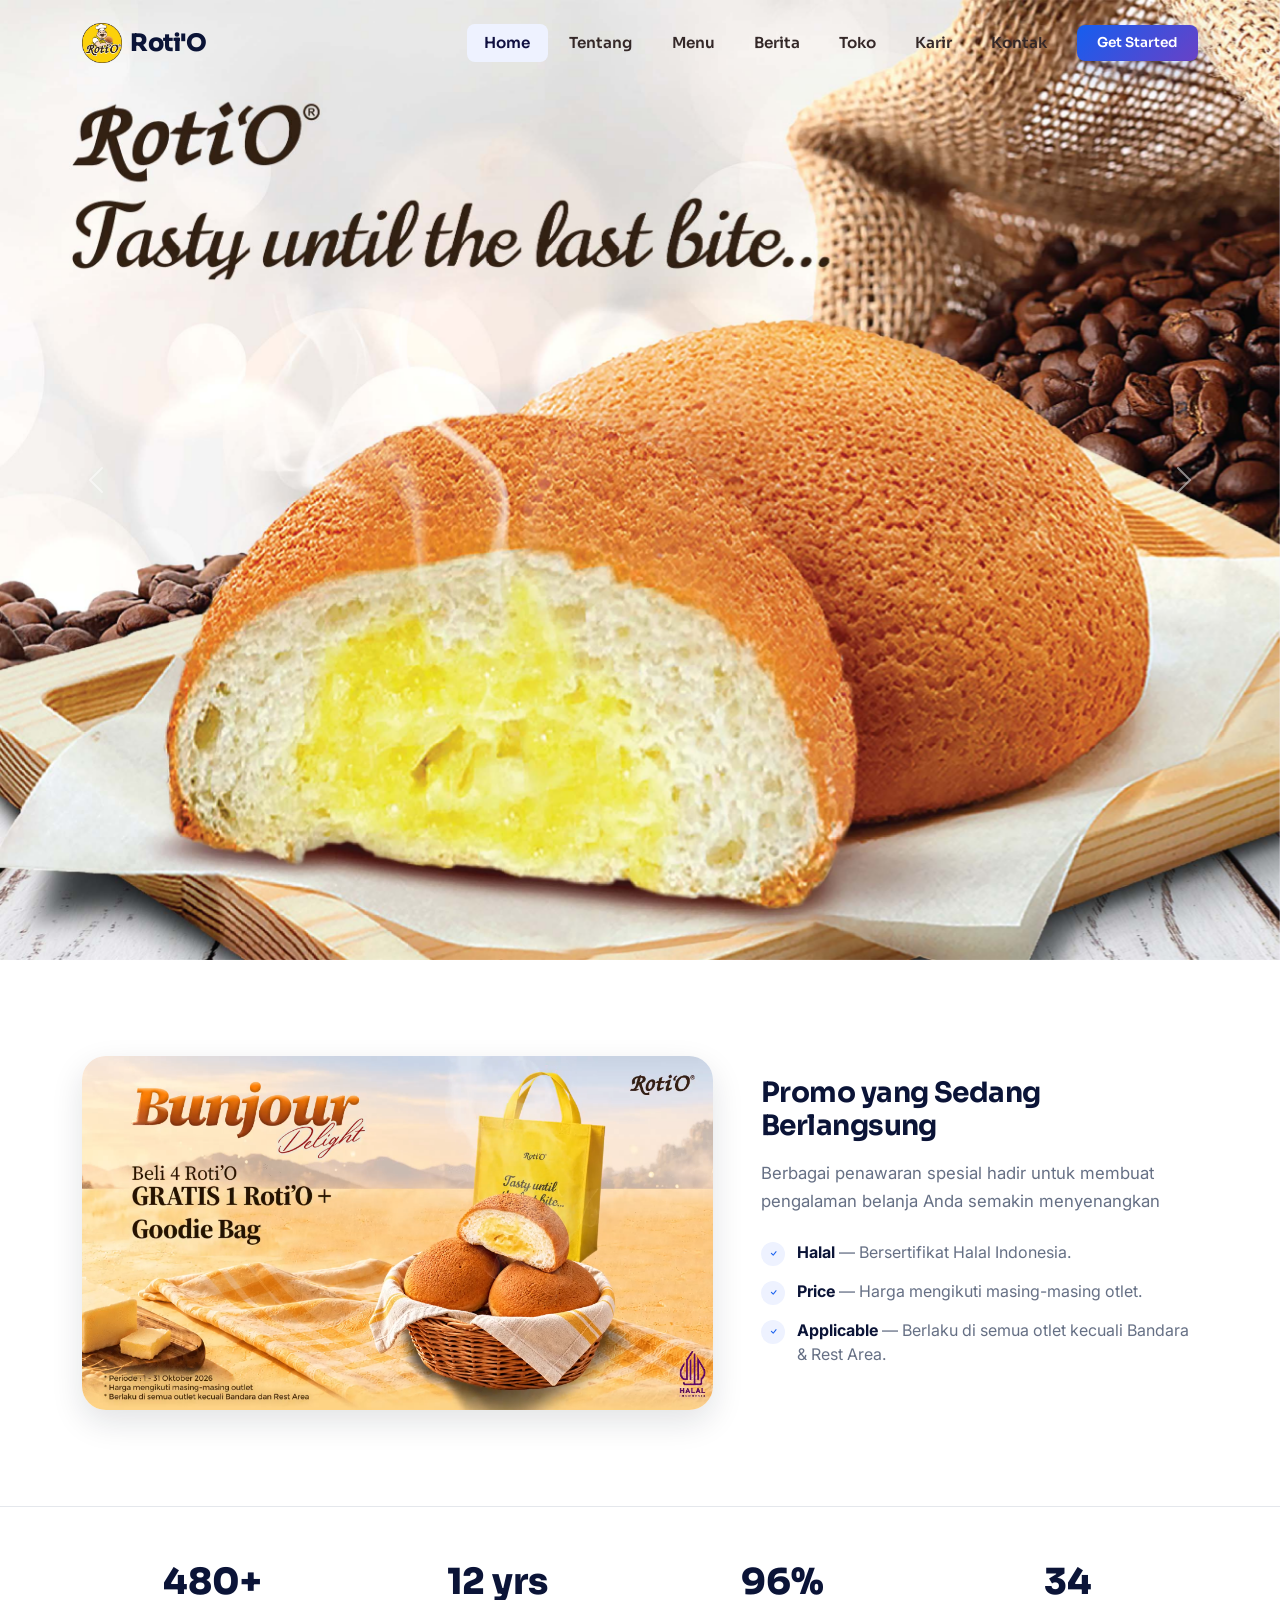
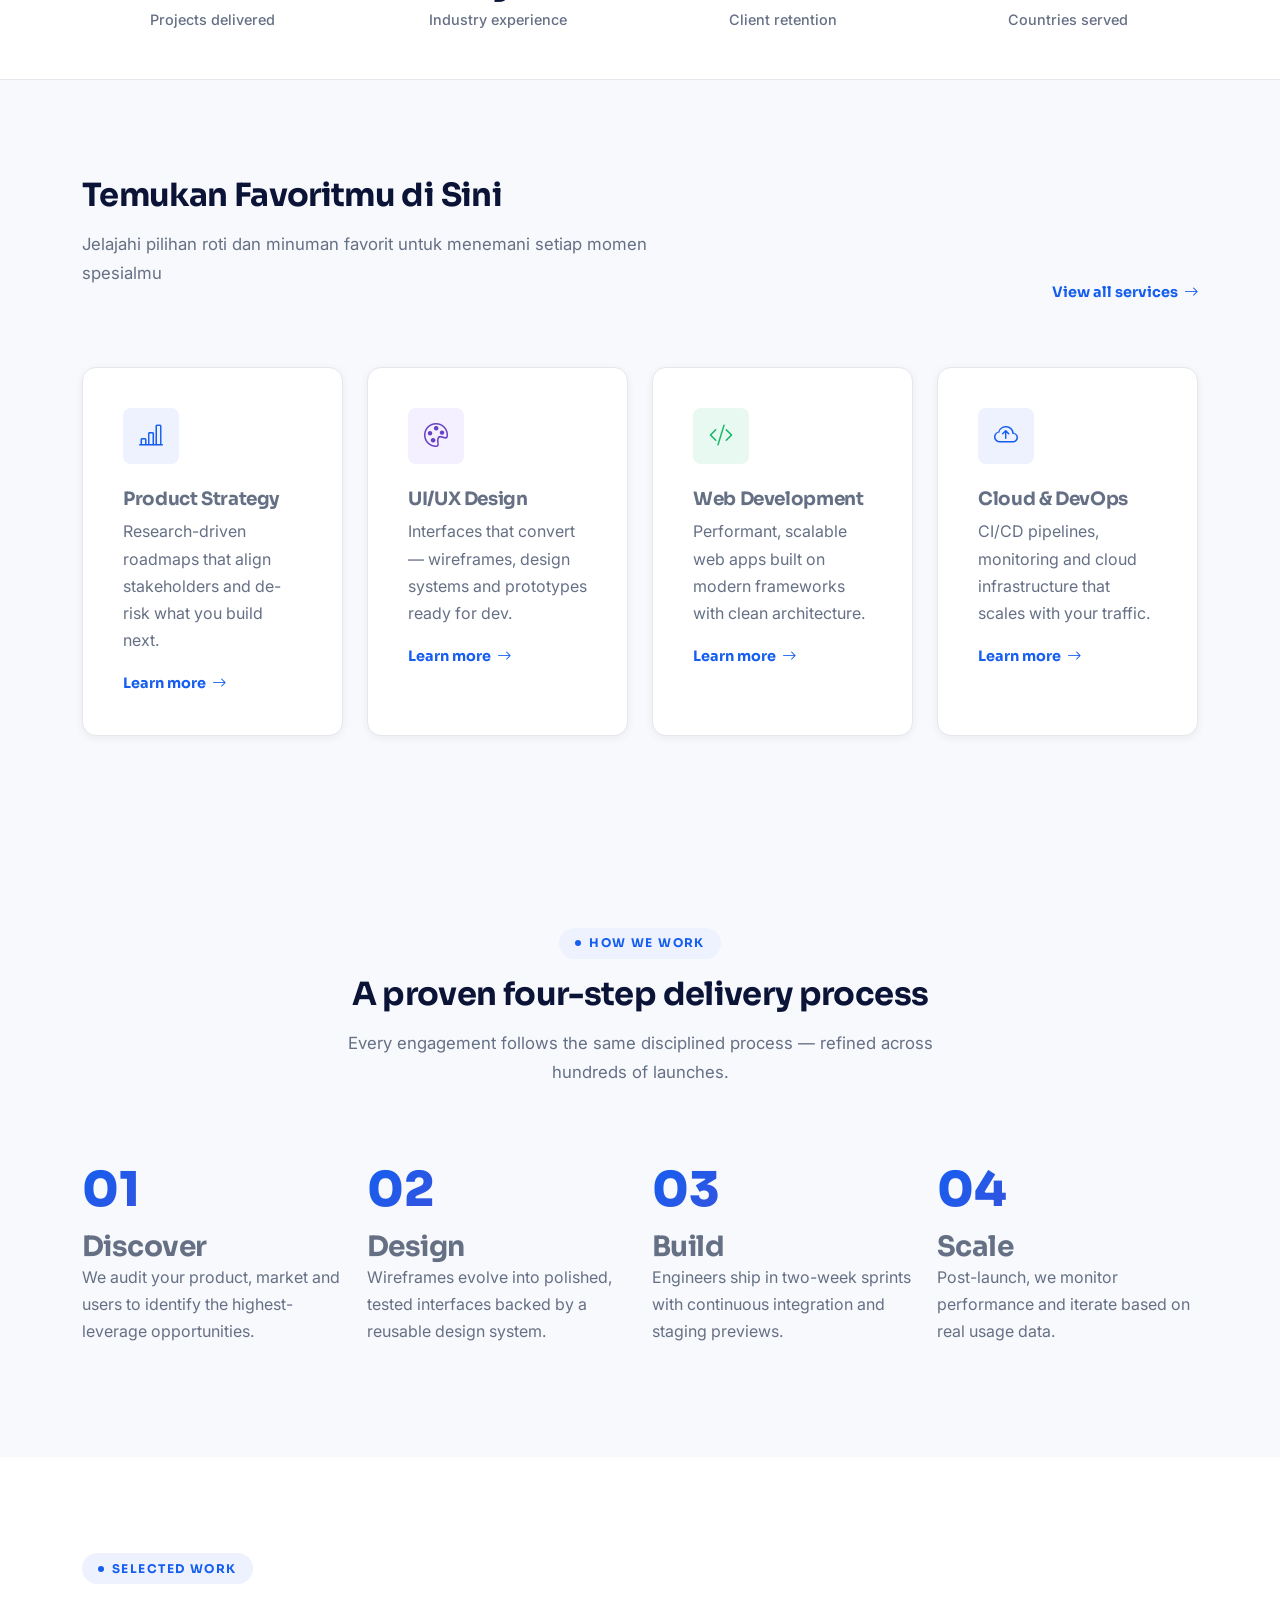
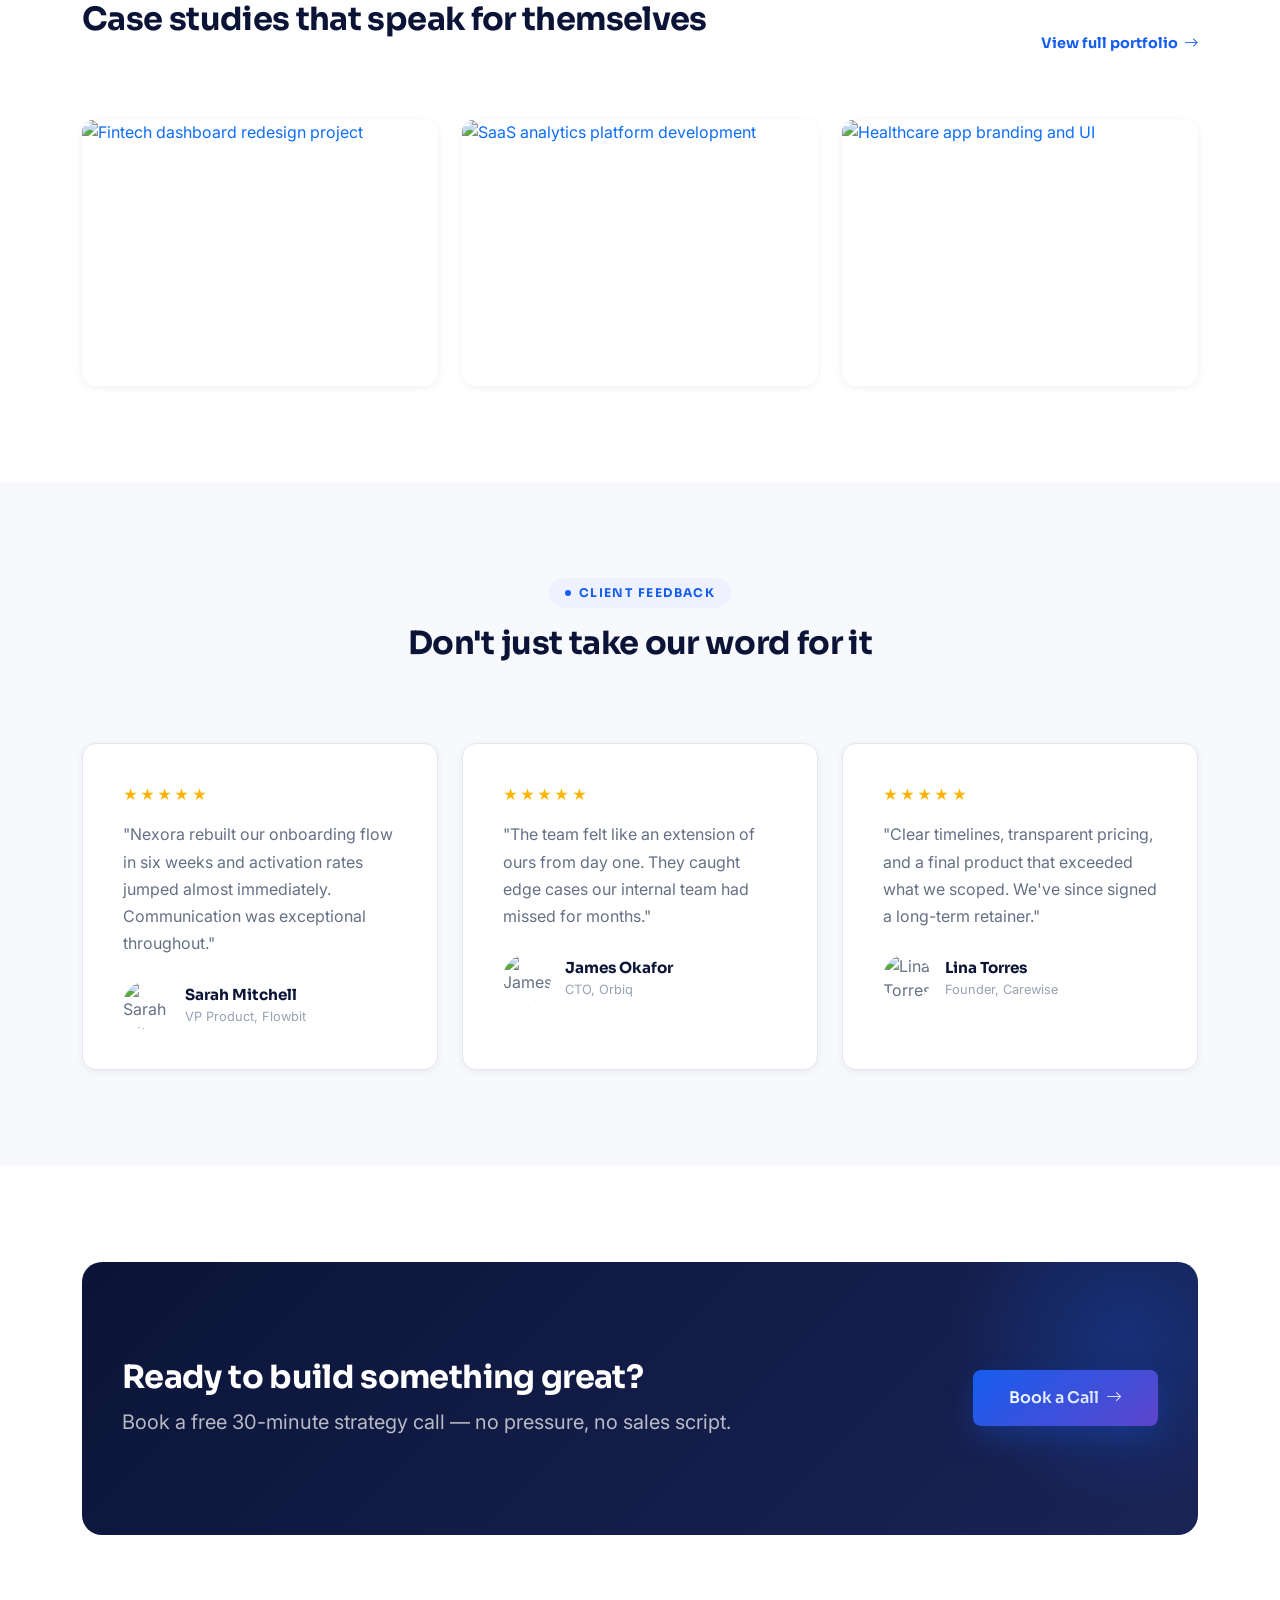
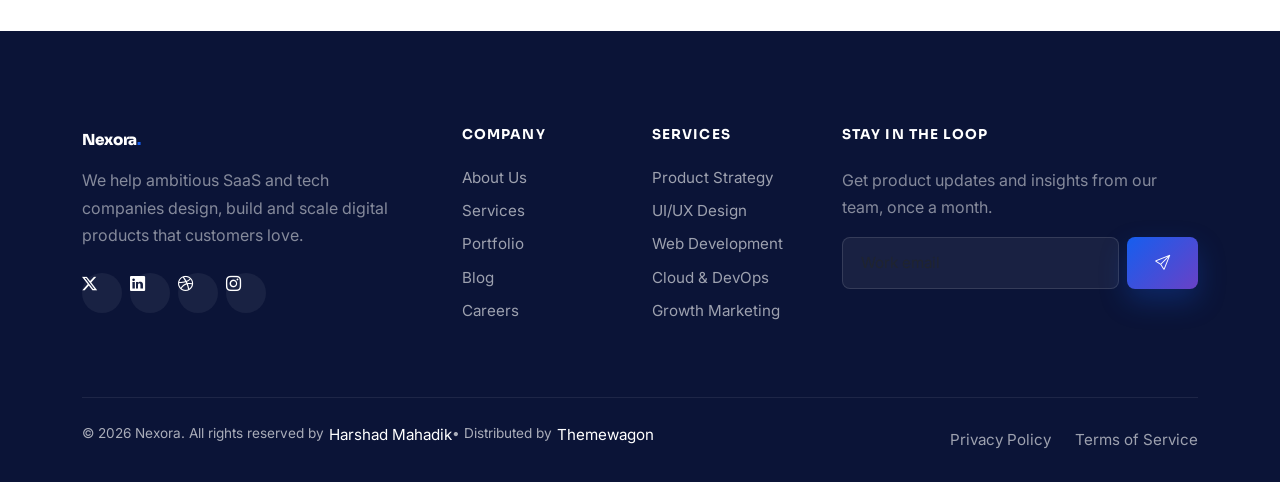
==== commit db06795c: "Update projek menu promo" ====
--- a/frontend/index.html
+++ b/frontend/index.html
@@ -3,7 +3,7 @@
 <head>
   <meta charset="UTF-8">
   <meta name="viewport" content="width=device-width, initial-scale=1.0">
-  <title>Selamat Datang di Website Roti'O</title>
+  <title>Hai Roti'O Lovers</title>
   <meta name="description" content="Roti'O is a premium Bootstrap 5 theme for SaaS startups, digital agencies, IT companies and consulting firms. Build a high-converting marketing website fast.">
   <meta name="keywords" content="SaaS theme, agency template, bootstrap 5 business theme, IT company website">
   <meta property="og:title" content="Nexora — Premium SaaS & Agency Bootstrap Theme">
@@ -37,12 +37,12 @@
       <div class="collapse navbar-collapse" id="mainNav">
         <ul class="navbar-nav ms-auto align-items-lg-center gap-1 mt-3 mt-lg-0">
           <li class="nav-item"><a class="nav-link nav2 active"  href="index.html">Home</a></li>
-          <li class="nav-item"><a class="nav-link nav2" href="about.html">About</a></li>
+          <li class="nav-item"><a class="nav-link nav2" href="about.html">Tentang</a></li>
           <li class="nav-item"><a class="nav-link nav2" href="menu.html">Menu</a></li>
-          <li class="nav-item"><a class="nav-link nav2" href="news.html">News</a></li>
-          <li class="nav-item"><a class="nav-link nav2" href="store.html">Store</a></li>
-          <li class="nav-item"><a class="nav-link nav2" href="pricing.html">Career</a></li>
-          <li class="nav-item"><a class="nav-link nav2" href="contact.html">Contact</a></li>
+          <li class="nav-item"><a class="nav-link nav2" href="news.html">Berita</a></li>
+          <li class="nav-item"><a class="nav-link nav2" href="store.html">Toko</a></li>
+          <li class="nav-item"><a class="nav-link nav2" href="career.html">Karir</a></li>
+          <li class="nav-item"><a class="nav-link nav2" href="contact.html">Kontak</a></li>
           <li class="nav-item ms-lg-2 mt-2 mt-lg-0">
             <a href="contact.html" class="btn btn-primary btn-sm-custom w-100">Get Started</a>
           </li>
@@ -53,56 +53,107 @@
 
   <!-- HERO -->
   <header class="hero">
-    <div class="container">
-      <div class="row align-items-center gy-5">
-        <div id="carouselExampleControls" class="carousel slide" data-bs-ride="carousel">
-        <div class="carousel-inner">
-          <div class="carousel-item active">
-            <img src="assets/img/rotio.jpg" class="d-block w-100" alt="...">
-          </div>
-          <div class="carousel-item">
-            <img src="assets/img/pastry.jpg" class="d-block w-100" alt="...">
-          </div>
-          <div class="carousel-item">
-            <img src="assets/img/minuman.jpg" class="d-block w-100" alt="...">
-          </div>
-        </div>
-        <button class="carousel-control-prev" type="button" data-bs-target="#carouselExampleControls" data-bs-slide="prev">
-          <span class="carousel-control-prev-icon" aria-hidden="true"></span>
-          <span class="visually-hidden">Previous</span>
-        </button>
-        <button class="carousel-control-next" type="button" data-bs-target="#carouselExampleControls" data-bs-slide="next">
-          <span class="carousel-control-next-icon" aria-hidden="true"></span>
-          <span class="visually-hidden">Next</span>
-        </button>
-      </div>
-      </div>
+    <div id="carouselExampleControls" class="carousel slide hero-carousel" data-bs-ride="carousel">
+      <div class="carousel-inner">
+        <div class="carousel-item active">
+          <img src="assets/img/rotio.jpg" class="d-block w-100" alt="Roti'O Coffee">
+        </div>
+        <div class="carousel-item">
+          <img src="assets/img/pastry.jpg" class="d-block w-100" alt="Pastry">
+        </div>
+        <div class="carousel-item">
+          <img src="assets/img/minuman.jpg" class="d-block w-100" alt="Minuman">
+        </div>
+      </div>
+      <button class="carousel-control-prev" type="button" data-bs-target="#carouselExampleControls" data-bs-slide="prev">
+        <span class="carousel-control-prev-icon" aria-hidden="true"></span>
+        <span class="visually-hidden">Previous</span>
+      </button>
+      <button class="carousel-control-next" type="button" data-bs-target="#carouselExampleControls" data-bs-slide="next">
+        <span class="carousel-control-next-icon" aria-hidden="true"></span>
+        <span class="visually-hidden">Next</span>
+      </button>
     </div>
   </header>
 
-  <!-- LOGO CLOUD -->
-  <section class="py-4 bg-white border-bottom">
-    <div class="container">
-      <p class="text-center text-slate small fw-semibold text-uppercase mb-4" style="letter-spacing:0.1em;">Powering product teams at</p>
-      <div class="row align-items-center justify-content-center g-4">
-        <div class="col-4 col-md-2"><div class="logo-cloud-item"><i class="bi bi-hexagon-fill me-1"></i>Flowbit</div></div>
-        <div class="col-4 col-md-2"><div class="logo-cloud-item"><i class="bi bi-circle-fill me-1"></i>Orbiq</div></div>
-        <div class="col-4 col-md-2"><div class="logo-cloud-item"><i class="bi bi-triangle-fill me-1"></i>Verta</div></div>
-        <div class="col-4 col-md-2"><div class="logo-cloud-item"><i class="bi bi-square-fill me-1"></i>Cloudra</div></div>
-        <div class="col-4 col-md-2"><div class="logo-cloud-item"><i class="bi bi-gem me-1"></i>Pivotal</div></div>
-        <div class="col-4 col-md-2"><div class="logo-cloud-item"><i class="bi bi-diamond-fill me-1"></i>Northpeak</div></div>
-      </div>
-    </div>
-  </section>
-
+  <!-- PROMO BERLANGSUNG -->
+ <section class="section">
+  <div class="container">
+    <div class="row align-items-center g-5">
+
+      <!-- Kolom gambar -->
+      <div class="col-md-7 reveal">
+        <div id="promoCarousel" class="carousel slide promo-carousel" data-bs-ride="carousel">
+          <div class="carousel-inner">
+            <div class="carousel-item active">
+              <img src="assets/img/promo1.png" class="rounded-img w-100 " alt="Promo Belanja 1">
+            </div>
+            <div class="carousel-item">
+              <img src="assets/img/promo2.png" class="rounded-img w-100" alt="Promo Belanja 2">
+            </div>
+            <div class="carousel-item">
+              <img src="assets/img/promo3.png" class="rounded-img w-100" alt="Promo Belanja 3">
+            </div>
+            <div class="carousel-item">
+              <img src="assets/img/promo4.png" class="rounded-img w-100" alt="Promo Belanja 4">
+            </div>
+            <div class="carousel-item">
+              <img src="assets/img/promo5.png" class="rounded-img w-100" alt="Promo Belanja 5">
+            </div>
+            <div class="carousel-item">
+              <img src="assets/img/promo6.png" class="rounded-img w-100" alt="Promo Belanja 6">
+            </div>
+          </div>
+        </div>
+      </div>
+
+      <!-- Kolom deskripsi -->
+      <div class="col-md-5 reveal">
+        <h3 class="section-title">Promo yang Sedang Berlangsung</h3>
+        <p class="section-subtitle mb-4">Berbagai penawaran spesial hadir untuk membuat pengalaman belanja Anda semakin menyenangkan</p>
+        <ul class="list-check mb-4">
+          <li><i class="bi bi-check"></i><div><strong class="text-navy">Halal</strong> — Bersertifikat Halal Indonesia.</div></li>
+          <li><i class="bi bi-check"></i><div><strong class="text-navy">Price</strong> — Harga mengikuti masing-masing otlet.</div></li>
+          <li><i class="bi bi-check"></i><div><strong class="text-navy">Applicable</strong> — Berlaku di semua otlet kecuali Bandara & Rest Area.</div></li>
+        </ul>
+      </div>
+
+    </div>
+  </div>
+</section>
+
+  <!-- STATS STRIP -->
+  <section class="stats-strip py-5 bg-white">
+    <div class="container">
+      <div class="row text-center g-4">
+        <div class="col-6 col-md-3 stat-item reveal">
+          <div class="stat-number">480+</div>
+          <div class="stat-label">Projects delivered</div>
+        </div>
+        <div class="col-6 col-md-3 stat-item reveal">
+          <div class="stat-number">12 yrs</div>
+          <div class="stat-label">Industry experience</div>
+        </div>
+        <div class="col-6 col-md-3 stat-item reveal">
+          <div class="stat-number">96%</div>
+          <div class="stat-label">Client retention</div>
+        </div>
+        <div class="col-6 col-md-3 stat-item reveal">
+          <div class="stat-number">34</div>
+          <div class="stat-label">Countries served</div>
+        </div>
+      </div>
+    </div>
+  </section>
+
+  
   <!-- SERVICES OVERVIEW -->
   <section class="section bg-soft">
     <div class="container">
       <div class="row section-header align-items-end">
         <div class="col-lg-7 reveal">
-          <span class="eyebrow">What we do</span>
-          <h2 class="section-title">Capabilities built for modern product teams</h2>
-          <p class="section-subtitle">From early-stage validation to scaling infrastructure, our specialists plug directly into your roadmap.</p>
+          <h2 class="section-title">Temukan Favoritmu di Sini</h2>
+          <p class="section-subtitle">Jelajahi pilihan roti dan minuman favorit untuk menemani setiap momen spesialmu</p>
         </div>
         <div class="col-lg-5 text-lg-end mt-3 mt-lg-0 reveal">
           <a href="services.html" class="card-link-arrow">View all services <i class="bi bi-arrow-right"></i></a>
@@ -140,58 +191,6 @@
             <p class="mb-3">CI/CD pipelines, monitoring and cloud infrastructure that scales with your traffic.</p>
             <a href="service-details.html" class="card-link-arrow">Learn more <i class="bi bi-arrow-right"></i></a>
           </div>
-        </div>
-      </div>
-    </div>
-  </section>
-
-  <!-- ABOUT / WHY US -->
-  <section class="section">
-    <div class="container">
-      <div class="row align-items-center g-5">
-        <div class="col-lg-6 reveal">
-          <div class="position-relative">
-            <img src="https://images.unsplash.com/photo-1522202176988-66273c2fd55f?w=700&h=560&fit=crop" class="rounded-img w-100" alt="Nexora team collaborating in office" style="aspect-ratio: 5/4; object-fit:cover;">
-            <div class="hero-float-badge badge-2 d-none d-sm-flex" style="position:absolute; bottom:-1.5rem; left:-1.5rem; right:auto;">
-              <div class="icon-box icon-box-primary" style="width:36px;height:36px;border-radius:10px;font-size:1.1rem;"><i class="bi bi-award"></i></div>
-              <div>Top Rated Agency<br><small class="text-slate fw-normal">Clutch &amp; G2, 2025</small></div>
-            </div>
-          </div>
-        </div>
-        <div class="col-lg-6 reveal">
-          <span class="eyebrow">Why Nexora</span>
-          <h2 class="section-title">A senior team, embedded in your workflow</h2>
-          <p class="section-subtitle mb-4">We don't hand off decks and disappear. Our designers and engineers work inside your tools — Slack, Linear, Figma — as an extension of your team.</p>
-          <ul class="list-check mb-4">
-            <li><i class="bi bi-check"></i><div><strong class="text-navy">Dedicated senior squad</strong> — no junior bait-and-switch, ever.</div></li>
-            <li><i class="bi bi-check"></i><div><strong class="text-navy">Transparent weekly sprints</strong> with shared dashboards and demos.</div></li>
-            <li><i class="bi bi-check"></i><div><strong class="text-navy">Flexible engagement models</strong> — project, retainer or staff augmentation.</div></li>
-          </ul>
-          <a href="about.html" class="btn btn-primary btn-lg-custom">More About Us</a>
-        </div>
-      </div>
-    </div>
-  </section>
-
-  <!-- STATS STRIP -->
-  <section class="stats-strip py-5 bg-white">
-    <div class="container">
-      <div class="row text-center g-4">
-        <div class="col-6 col-md-3 stat-item reveal">
-          <div class="stat-number">480+</div>
-          <div class="stat-label">Projects delivered</div>
-        </div>
-        <div class="col-6 col-md-3 stat-item reveal">
-          <div class="stat-number">12 yrs</div>
-          <div class="stat-label">Industry experience</div>
-        </div>
-        <div class="col-6 col-md-3 stat-item reveal">
-          <div class="stat-number">96%</div>
-          <div class="stat-label">Client retention</div>
-        </div>
-        <div class="col-6 col-md-3 stat-item reveal">
-          <div class="stat-number">34</div>
-          <div class="stat-label">Countries served</div>
         </div>
       </div>
     </div>
--- a/frontend/css/custom.css
+++ b/frontend/css/custom.css
@@ -234,7 +234,7 @@
   font-family: var(--n-font-display);
   font-weight: 600;
   font-size: 0.95rem;
-  color: rgb(152, 119, 119) !important;
+  color: rgb(52, 40, 40) !important;
   padding: 0.5rem 1.1rem !important;
   border-radius: var(--n-radius-sm);
   transition: all 0.2s ease;
@@ -284,12 +284,32 @@
    ===================================================== */
 .hero {
   position: relative;
-  padding-top: 9rem;
-  padding-bottom: 5rem;
+  padding: 0;
+  line-height: 0;
   background: var(--n-gradient-soft);
   overflow: hidden;
 }
 
+.hero::after {
+  display: none;
+}
+
+.hero .hero-carousel {
+  position: relative;
+  z-index: 2;
+  width: 100%;
+  margin: 0;
+  padding: 0;
+}
+
+.hero .hero-carousel .carousel-item img {
+  display: block;
+  width: 100%;
+  height: auto;
+  object-fit: cover;
+}
+
+/* (opsional) dekorasi lingkaran tetap di belakang gambar */
 .hero::before {
   content: '';
   position: absolute;
@@ -315,6 +335,42 @@
 }
 
 .hero-content { position: relative; z-index: 2; }
+.hero h1 { font-size: 3.25rem; line-height: 1.15; }
+
+@media (max-width: 991.98px) {
+  .hero { padding-top: 4.5rem; text-align: center; }
+  .hero h1 { font-size: 2.4rem; }
+}
+
+@media (max-width: 575.98px) {
+  .hero h1 { font-size: 2rem; }
+}
+
+.hero::before {
+  content: '';
+  position: absolute;
+  top: -150px;
+  right: -150px;
+  width: 500px;
+  height: 500px;
+  border-radius: 50%;
+  background: radial-gradient(circle, rgba(105,65,198,0.14) 0%, rgba(21,94,239,0.06) 60%, transparent 100%);
+  z-index: 0;
+}
+
+.hero::after {
+  content: '';
+  position: absolute;
+  bottom: -200px;
+  left: -150px;
+  width: 450px;
+  height: 450px;
+  border-radius: 50%;
+  background: radial-gradient(circle, rgba(21,94,239,0.10) 0%, transparent 70%);
+  z-index: 0;
+}
+
+.hero-content { position: relative; z-index: 2; }
 
 .hero h1 { font-size: 3.25rem; line-height: 1.15; }
 
@@ -326,6 +382,22 @@
 @media (max-width: 575.98px) {
   .hero h1 { font-size: 2rem; }
 }
+
+/* =====================================================
+   PROMO BERLANGSUNG
+   ===================================================== */
+.promo-carousel {
+  border-radius: 24px;
+  overflow: hidden;                 /* ini yang membuat sudut benar-benar rounded */
+  box-shadow: 0 12px 32px rgba(15, 23, 42, 0.12);
+}
+
+.promo-carousel .carousel-item img {
+  width: 100%;
+  height: auto;             /* lebih tinggi dari sebelumnya, teks di tepi tidak banyak terpotong */
+  display: block;                /* wrapper yang membulatkan */
+}
+
 
 /* Hero visual / dashboard mock card */
 .hero-visual {
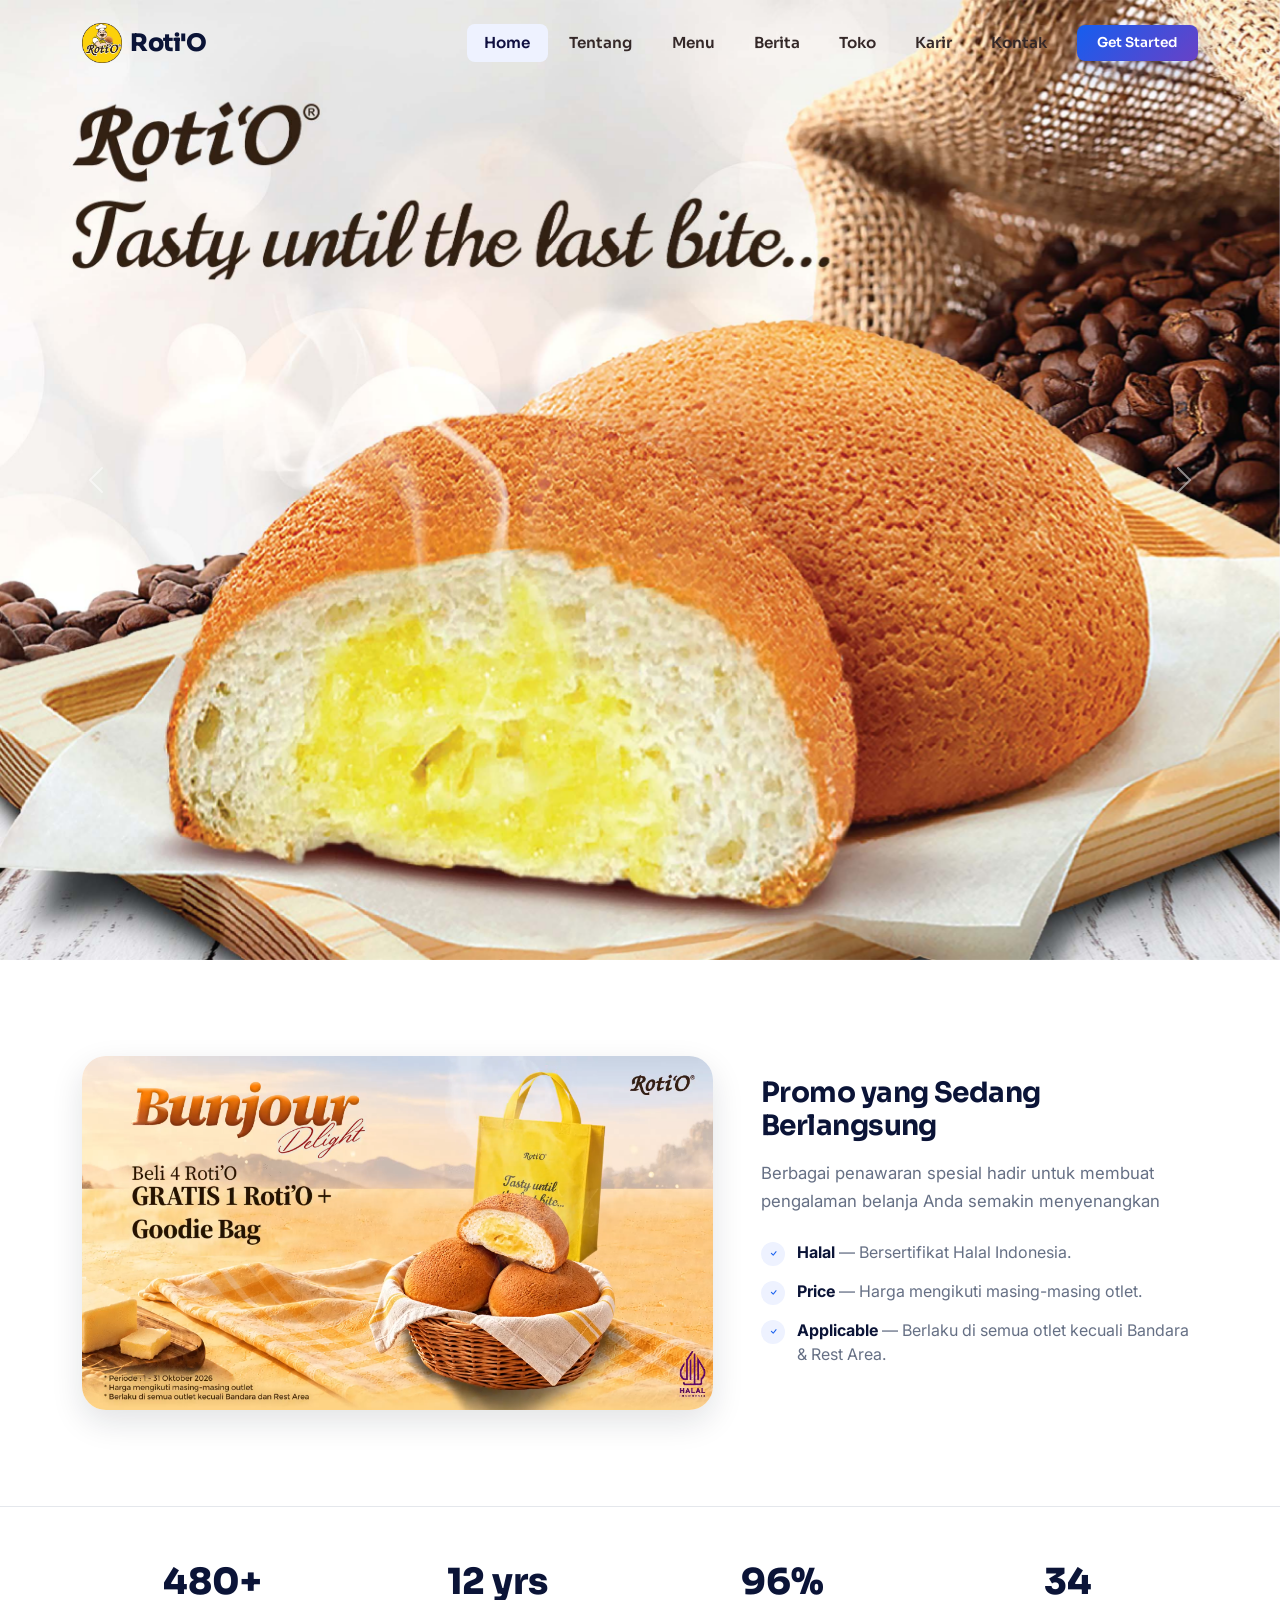
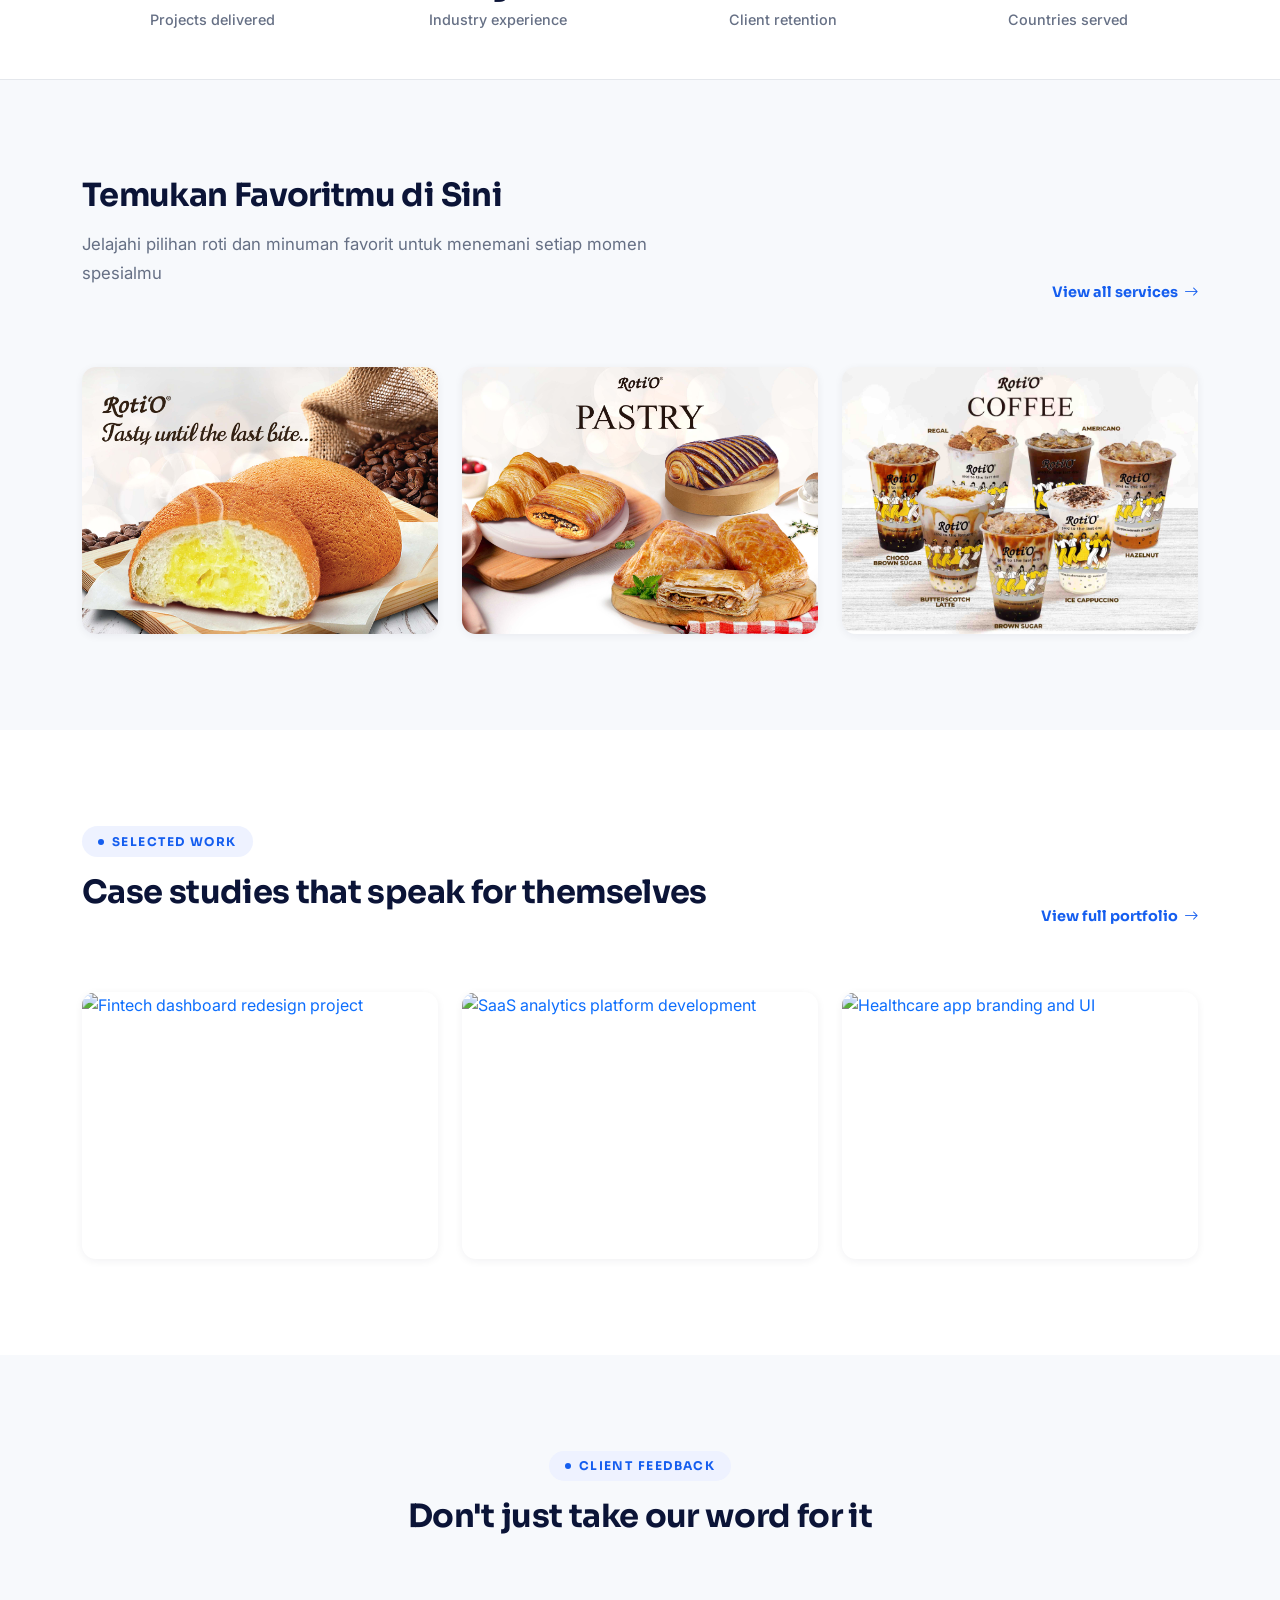
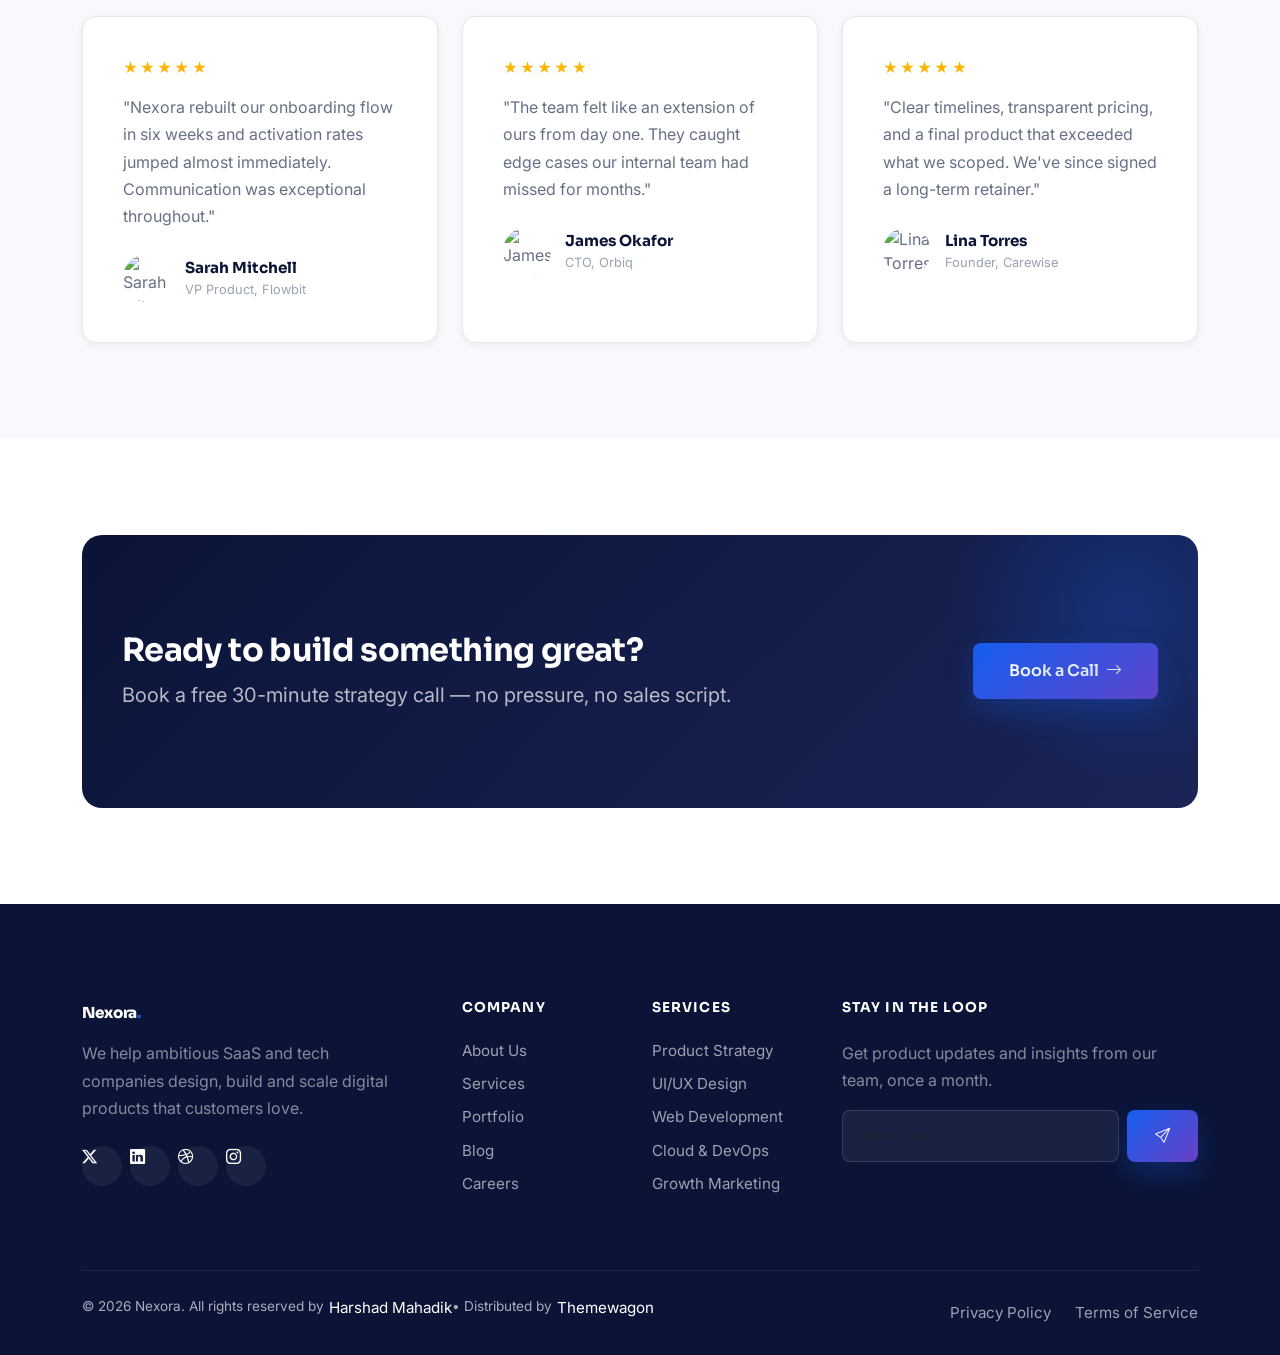
==== commit f77365e2: "Update fitur pada section menu" ====
--- a/frontend/index.html
+++ b/frontend/index.html
@@ -1,413 +1,583 @@
-<!DOCTYPE html>
+<!doctype html>
 <html lang="en">
-<head>
-  <meta charset="UTF-8">
-  <meta name="viewport" content="width=device-width, initial-scale=1.0">
-  <title>Hai Roti'O Lovers</title>
-  <meta name="description" content="Roti'O is a premium Bootstrap 5 theme for SaaS startups, digital agencies, IT companies and consulting firms. Build a high-converting marketing website fast.">
-  <meta name="keywords" content="SaaS theme, agency template, bootstrap 5 business theme, IT company website">
-  <meta property="og:title" content="Nexora — Premium SaaS & Agency Bootstrap Theme">
-  <meta property="og:description" content="A fully responsive, multi-page business and marketing theme built with Bootstrap 5.">
-  <meta property="og:type" content="website">
-  <link rel="icon" type="image/svg+xml" href="data:image/svg+xml,%3Csvg xmlns='http://www.w3.org/2000/svg' viewBox='0 0 100 100'%3E%3Crect width='100' height='100' rx='22' fill='%23155EEF'/%3E%3Ctext x='50' y='68' font-size='58' font-family='Arial' font-weight='800' fill='white' text-anchor='middle'%3EN%3C/text%3E%3C/svg%3E">
-
-  <!-- Google Fonts -->
-  <link rel="preconnect" href="https://fonts.googleapis.com">
-  <link rel="preconnect" href="https://fonts.gstatic.com" crossorigin>
-  <link href="https://fonts.googleapis.com/css2?family=Inter:wght@400;500;600;700&family=Sora:wght@400;600;700;800&display=swap" rel="stylesheet">
-
-  <!-- Bootstrap 5.3 -->
-  <link href="https://cdn.jsdelivr.net/npm/bootstrap@5.3.3/dist/css/bootstrap.min.css" rel="stylesheet">
-  <!-- Bootstrap Icons -->
-  <link href="https://cdn.jsdelivr.net/npm/bootstrap-icons@1.11.3/font/bootstrap-icons.css" rel="stylesheet">
-  <!-- Custom CSS -->
-  <link href="css/custom.css" rel="stylesheet">
-</head> 
-<body>
-
-  <!-- NAVBAR -->
-  <nav class="navbar navbar-expand-lg navbar-nexora fixed-top">
-    <div class="container">
-      <img src="assets/img/rotio1.png" alt="Logo Roti'O" class="logo-roti-o">
-      <span class="navbar-brand navbar-brand-custom">Roti'O</span>
-      <!-- <a class="navbar-brand navbar-brand-custom" href="index.html">Roti'O</a> -->
-      <button class="navbar-toggler navbar-toggler-custom" type="button" data-bs-toggle="collapse" data-bs-target="#mainNav" aria-controls="mainNav" aria-expanded="false" aria-label="Toggle navigation">
-        <span class="bar"></span><span class="bar"></span><span class="bar"></span>
-      </button>
-      <div class="collapse navbar-collapse" id="mainNav">
-        <ul class="navbar-nav ms-auto align-items-lg-center gap-1 mt-3 mt-lg-0">
-          <li class="nav-item"><a class="nav-link nav2 active"  href="index.html">Home</a></li>
-          <li class="nav-item"><a class="nav-link nav2" href="about.html">Tentang</a></li>
-          <li class="nav-item"><a class="nav-link nav2" href="menu.html">Menu</a></li>
-          <li class="nav-item"><a class="nav-link nav2" href="news.html">Berita</a></li>
-          <li class="nav-item"><a class="nav-link nav2" href="store.html">Toko</a></li>
-          <li class="nav-item"><a class="nav-link nav2" href="career.html">Karir</a></li>
-          <li class="nav-item"><a class="nav-link nav2" href="contact.html">Kontak</a></li>
-          <li class="nav-item ms-lg-2 mt-2 mt-lg-0">
-            <a href="contact.html" class="btn btn-primary btn-sm-custom w-100">Get Started</a>
-          </li>
-        </ul>
-      </div>
-    </div>
-  </nav>
-
-  <!-- HERO -->
-  <header class="hero">
-    <div id="carouselExampleControls" class="carousel slide hero-carousel" data-bs-ride="carousel">
-      <div class="carousel-inner">
-        <div class="carousel-item active">
-          <img src="assets/img/rotio.jpg" class="d-block w-100" alt="Roti'O Coffee">
-        </div>
-        <div class="carousel-item">
-          <img src="assets/img/pastry.jpg" class="d-block w-100" alt="Pastry">
-        </div>
-        <div class="carousel-item">
-          <img src="assets/img/minuman.jpg" class="d-block w-100" alt="Minuman">
-        </div>
-      </div>
-      <button class="carousel-control-prev" type="button" data-bs-target="#carouselExampleControls" data-bs-slide="prev">
-        <span class="carousel-control-prev-icon" aria-hidden="true"></span>
-        <span class="visually-hidden">Previous</span>
-      </button>
-      <button class="carousel-control-next" type="button" data-bs-target="#carouselExampleControls" data-bs-slide="next">
-        <span class="carousel-control-next-icon" aria-hidden="true"></span>
-        <span class="visually-hidden">Next</span>
-      </button>
-    </div>
-  </header>
-
-  <!-- PROMO BERLANGSUNG -->
- <section class="section">
-  <div class="container">
-    <div class="row align-items-center g-5">
-
-      <!-- Kolom gambar -->
-      <div class="col-md-7 reveal">
-        <div id="promoCarousel" class="carousel slide promo-carousel" data-bs-ride="carousel">
-          <div class="carousel-inner">
-            <div class="carousel-item active">
-              <img src="assets/img/promo1.png" class="rounded-img w-100 " alt="Promo Belanja 1">
-            </div>
-            <div class="carousel-item">
-              <img src="assets/img/promo2.png" class="rounded-img w-100" alt="Promo Belanja 2">
-            </div>
-            <div class="carousel-item">
-              <img src="assets/img/promo3.png" class="rounded-img w-100" alt="Promo Belanja 3">
-            </div>
-            <div class="carousel-item">
-              <img src="assets/img/promo4.png" class="rounded-img w-100" alt="Promo Belanja 4">
-            </div>
-            <div class="carousel-item">
-              <img src="assets/img/promo5.png" class="rounded-img w-100" alt="Promo Belanja 5">
-            </div>
-            <div class="carousel-item">
-              <img src="assets/img/promo6.png" class="rounded-img w-100" alt="Promo Belanja 6">
-            </div>
-          </div>
-        </div>
-      </div>
-
-      <!-- Kolom deskripsi -->
-      <div class="col-md-5 reveal">
-        <h3 class="section-title">Promo yang Sedang Berlangsung</h3>
-        <p class="section-subtitle mb-4">Berbagai penawaran spesial hadir untuk membuat pengalaman belanja Anda semakin menyenangkan</p>
-        <ul class="list-check mb-4">
-          <li><i class="bi bi-check"></i><div><strong class="text-navy">Halal</strong> — Bersertifikat Halal Indonesia.</div></li>
-          <li><i class="bi bi-check"></i><div><strong class="text-navy">Price</strong> — Harga mengikuti masing-masing otlet.</div></li>
-          <li><i class="bi bi-check"></i><div><strong class="text-navy">Applicable</strong> — Berlaku di semua otlet kecuali Bandara & Rest Area.</div></li>
-        </ul>
-      </div>
-
-    </div>
-  </div>
-</section>
-
-  <!-- STATS STRIP -->
-  <section class="stats-strip py-5 bg-white">
-    <div class="container">
-      <div class="row text-center g-4">
-        <div class="col-6 col-md-3 stat-item reveal">
-          <div class="stat-number">480+</div>
-          <div class="stat-label">Projects delivered</div>
-        </div>
-        <div class="col-6 col-md-3 stat-item reveal">
-          <div class="stat-number">12 yrs</div>
-          <div class="stat-label">Industry experience</div>
-        </div>
-        <div class="col-6 col-md-3 stat-item reveal">
-          <div class="stat-number">96%</div>
-          <div class="stat-label">Client retention</div>
-        </div>
-        <div class="col-6 col-md-3 stat-item reveal">
-          <div class="stat-number">34</div>
-          <div class="stat-label">Countries served</div>
-        </div>
-      </div>
-    </div>
-  </section>
-
-  
-  <!-- SERVICES OVERVIEW -->
-  <section class="section bg-soft">
-    <div class="container">
-      <div class="row section-header align-items-end">
-        <div class="col-lg-7 reveal">
-          <h2 class="section-title">Temukan Favoritmu di Sini</h2>
-          <p class="section-subtitle">Jelajahi pilihan roti dan minuman favorit untuk menemani setiap momen spesialmu</p>
-        </div>
-        <div class="col-lg-5 text-lg-end mt-3 mt-lg-0 reveal">
-          <a href="services.html" class="card-link-arrow">View all services <i class="bi bi-arrow-right"></i></a>
-        </div>
-      </div>
-      <div class="row g-4">
-        <div class="col-md-6 col-lg-3 reveal">
-          <div class="card-premium">
-            <div class="icon-box icon-box-primary mb-4"><i class="bi bi-bar-chart-line"></i></div>
-            <h3 class="card-title">Product Strategy</h3>
-            <p class="mb-3">Research-driven roadmaps that align stakeholders and de-risk what you build next.</p>
-            <a href="service-details.html" class="card-link-arrow">Learn more <i class="bi bi-arrow-right"></i></a>
-          </div>
-        </div>
-        <div class="col-md-6 col-lg-3 reveal">
-          <div class="card-premium">
-            <div class="icon-box icon-box-secondary mb-4"><i class="bi bi-palette"></i></div>
-            <h3 class="card-title">UI/UX Design</h3>
-            <p class="mb-3">Interfaces that convert — wireframes, design systems and prototypes ready for dev.</p>
-            <a href="service-details.html" class="card-link-arrow">Learn more <i class="bi bi-arrow-right"></i></a>
-          </div>
-        </div>
-        <div class="col-md-6 col-lg-3 reveal">
-          <div class="card-premium">
-            <div class="icon-box icon-box-success mb-4"><i class="bi bi-code-slash"></i></div>
-            <h3 class="card-title">Web Development</h3>
-            <p class="mb-3">Performant, scalable web apps built on modern frameworks with clean architecture.</p>
-            <a href="service-details.html" class="card-link-arrow">Learn more <i class="bi bi-arrow-right"></i></a>
-          </div>
-        </div>
-        <div class="col-md-6 col-lg-3 reveal">
-          <div class="card-premium">
-            <div class="icon-box icon-box-primary mb-4"><i class="bi bi-cloud-arrow-up"></i></div>
-            <h3 class="card-title">Cloud &amp; DevOps</h3>
-            <p class="mb-3">CI/CD pipelines, monitoring and cloud infrastructure that scales with your traffic.</p>
-            <a href="service-details.html" class="card-link-arrow">Learn more <i class="bi bi-arrow-right"></i></a>
-          </div>
-        </div>
-      </div>
-    </div>
-  </section>
-
-  <!-- PROCESS -->
-  <section class="section bg-soft">
-    <div class="container">
-      <div class="row section-header justify-content-center text-center">
-        <div class="col-lg-7 reveal">
-          <span class="eyebrow">How we work</span>
-          <h2 class="section-title">A proven four-step delivery process</h2>
-          <p class="section-subtitle mx-auto">Every engagement follows the same disciplined process — refined across hundreds of launches.</p>
-        </div>
-      </div>
-      <div class="row g-4">
-        <div class="col-md-6 col-lg-3 reveal">
-          <div class="process-step">
-            <span class="process-number">01</span>
-            <h3 class="card-title">Discover</h3>
-            <p>We audit your product, market and users to identify the highest-leverage opportunities.</p>
-          </div>
-        </div>
-        <div class="col-md-6 col-lg-3 reveal">
-          <div class="process-step">
-            <span class="process-number">02</span>
-            <h3 class="card-title">Design</h3>
-            <p>Wireframes evolve into polished, tested interfaces backed by a reusable design system.</p>
-          </div>
-        </div>
-        <div class="col-md-6 col-lg-3 reveal">
-          <div class="process-step">
-            <span class="process-number">03</span>
-            <h3 class="card-title">Build</h3>
-            <p>Engineers ship in two-week sprints with continuous integration and staging previews.</p>
-          </div>
-        </div>
-        <div class="col-md-6 col-lg-3 reveal">
-          <div class="process-step">
-            <span class="process-number">04</span>
-            <h3 class="card-title">Scale</h3>
-            <p>Post-launch, we monitor performance and iterate based on real usage data.</p>
-          </div>
-        </div>
-      </div>
-    </div>
-  </section>
-
-  <!-- PORTFOLIO PREVIEW -->
-  <section class="section">
-    <div class="container">
-      <div class="row section-header align-items-end">
-        <div class="col-lg-7 reveal">
-          <span class="eyebrow">Selected work</span>
-          <h2 class="section-title">Case studies that speak for themselves</h2>
-        </div>
-        <div class="col-lg-5 text-lg-end mt-3 mt-lg-0 reveal">
-          <a href="portfolio.html" class="card-link-arrow">View full portfolio <i class="bi bi-arrow-right"></i></a>
-        </div>
-      </div>
-      <div class="row g-4">
-        <div class="col-md-6 col-lg-4 reveal">
-          <a href="portfolio-single.html" class="portfolio-card d-block">
-            <img src="https://images.unsplash.com/photo-1551288049-bebda4e38f71?w=600&h=450&fit=crop" alt="Fintech dashboard redesign project">
-            <div class="portfolio-overlay">
-              <span>FinTech · Product Design</span>
-              <h5>Payflow Dashboard Redesign</h5>
-            </div>
-          </a>
-        </div>
-        <div class="col-md-6 col-lg-4 reveal">
-          <a href="portfolio-single.html" class="portfolio-card d-block">
-            <img src="https://images.unsplash.com/photo-1460925895917-afdab827c52f?w=600&h=450&fit=crop" alt="SaaS analytics platform development">
-            <div class="portfolio-overlay">
-              <span>SaaS · Web Development</span>
-              <h5>Metricly Analytics Platform</h5>
-            </div>
-          </a>
-        </div>
-        <div class="col-md-6 col-lg-4 reveal">
-          <a href="portfolio-single.html" class="portfolio-card d-block">
-            <img src="https://images.unsplash.com/photo-1556742049-0cfed4f6a45d?w=600&h=450&fit=crop" alt="Healthcare app branding and UI">
-            <div class="portfolio-overlay">
-              <span>HealthTech · Branding</span>
-              <h5>Carewise Patient App</h5>
-            </div>
-          </a>
-        </div>
-      </div>
-    </div>
-  </section>
-
-  <!-- TESTIMONIALS -->
-  <section class="section bg-soft">
-    <div class="container">
-      <div class="row section-header justify-content-center text-center">
-        <div class="col-lg-7 reveal">
-          <span class="eyebrow">Client feedback</span>
-          <h2 class="section-title">Don't just take our word for it</h2>
-        </div>
-      </div>
-      <div class="row g-4">
-        <div class="col-md-6 col-lg-4 reveal">
-          <div class="testimonial-card">
-            <div class="stars">★★★★★</div>
-            <p>"Nexora rebuilt our onboarding flow in six weeks and activation rates jumped almost immediately. Communication was exceptional throughout."</p>
-            <div class="testimonial-author">
-              <img src="https://i.pravatar.cc/100?img=33" alt="Sarah Mitchell">
-              <div>
-                <div class="name">Sarah Mitchell</div>
-                <div class="role">VP Product, Flowbit</div>
-              </div>
-            </div>
-          </div>
-        </div>
-        <div class="col-md-6 col-lg-4 reveal">
-          <div class="testimonial-card">
-            <div class="stars">★★★★★</div>
-            <p>"The team felt like an extension of ours from day one. They caught edge cases our internal team had missed for months."</p>
-            <div class="testimonial-author">
-              <img src="https://i.pravatar.cc/100?img=51" alt="James Okafor">
-              <div>
-                <div class="name">James Okafor</div>
-                <div class="role">CTO, Orbiq</div>
-              </div>
-            </div>
-          </div>
-        </div>
-        <div class="col-md-6 col-lg-4 reveal">
-          <div class="testimonial-card">
-            <div class="stars">★★★★★</div>
-            <p>"Clear timelines, transparent pricing, and a final product that exceeded what we scoped. We've since signed a long-term retainer."</p>
-            <div class="testimonial-author">
-              <img src="https://i.pravatar.cc/100?img=14" alt="Lina Torres">
-              <div>
-                <div class="name">Lina Torres</div>
-                <div class="role">Founder, Carewise</div>
-              </div>
-            </div>
-          </div>
-        </div>
-      </div>
-    </div>
-  </section>
-
-  <!-- CTA -->
-  <section class="section">
-    <div class="container">
-      <div class="cta-section reveal">
-        <div class="row align-items-center">
-          <div class="col-lg-8">
-            <h2 class="mb-2">Ready to build something great?</h2>
-            <p class="mb-0 fs-5">Book a free 30-minute strategy call — no pressure, no sales script.</p>
-          </div>
-          <div class="col-lg-4 text-lg-end mt-4 mt-lg-0">
-            <a href="contact.html" class="btn btn-primary btn-lg-custom">Book a Call <i class="bi bi-arrow-right ms-1"></i></a>
-          </div>
-        </div>
-      </div>
-    </div>
-  </section>
-
-  <!-- FOOTER -->
-  <footer class="footer-nexora">
-    <div class="container">
-      <div class="row gy-4">
-        <div class="col-lg-4 col-md-6">
-        
-          <a class="navbar-brand-custom d-inline-block mb-3" href="index.html" style="color:#fff !important;">Nexora<span style="color:var(--n-primary)">.</span></a>
-          <p class="text-white-50 mb-4" style="max-width:320px;">We help ambitious SaaS and tech companies design, build and scale digital products that customers love.</p>
-          <div class="d-flex gap-2">
-            <a href="#" class="social-icon"><i class="bi bi-twitter-x"></i></a>
-            <a href="#" class="social-icon"><i class="bi bi-linkedin"></i></a>
-            <a href="#" class="social-icon"><i class="bi bi-dribbble"></i></a>
-            <a href="#" class="social-icon"><i class="bi bi-instagram"></i></a>
-          </div>
-        </div>
-        <div class="col-lg-2 col-md-6 col-6">
-          <h6>Company</h6>
-          <a href="about.html">About Us</a>
-          <a href="services.html">Services</a>
-          <a href="portfolio.html">Portfolio</a>
-          <a href="blog.html">Blog</a>
-          <a href="contact.html">Careers</a>
-        </div>
-        <div class="col-lg-2 col-md-6 col-6">
-          <h6>Services</h6>
-          <a href="service-details.html">Product Strategy</a>
-          <a href="service-details.html">UI/UX Design</a>
-          <a href="service-details.html">Web Development</a>
-          <a href="service-details.html">Cloud &amp; DevOps</a>
-          <a href="service-details.html">Growth Marketing</a>
-        </div>
-        <div class="col-lg-4 col-md-6">
-          <h6>Stay in the loop</h6>
-          <p class="text-white-50 mb-3">Get product updates and insights from our team, once a month.</p>
-          <form class="d-flex gap-2 needs-validation" novalidate>
-            <input type="email" class="form-control" placeholder="Work email" required style="background:rgba(255,255,255,0.06); border-color:rgba(255,255,255,0.12); color:#fff;">
-            <button class="btn btn-primary flex-shrink-0" type="submit"><i class="bi bi-send"></i></button>
-          </form>
-        </div>
-      </div>
-      <div class="footer-bottom d-flex flex-column flex-md-row justify-content-between align-items-center gap-2 text-center text-md-start">
-        <p class="mb-0" style="display: flex;">&copy; 2026 Nexora. All rights reserved by <a target="_blank" href="https://github.com/HarshadMahadik" style="color: white;padding-left: 5px;"> Harshad Mahadik</a> &bull; Distributed by <a target="_blank" href="https://themewagon.com/" style="color: white;padding-left: 5px;">Themewagon</a>
-        </p>
-        <div class="d-flex gap-4">
-          <a href="#" class="mb-0">Privacy Policy</a>
-          <a href="#" class="mb-0">Terms of Service</a>
-        </div>
-      </div>
-    </div>
-  </footer>
-
-  <button class="back-to-top" aria-label="Back to top"><i class="bi bi-arrow-up"></i></button>
-
-  <!-- Bootstrap Bundle JS -->
-  <script src="https://cdn.jsdelivr.net/npm/bootstrap@5.3.3/dist/js/bootstrap.bundle.min.js"></script>
-  <script src="js/main.js"></script>
-</body>
+  <head>
+    <meta charset="UTF-8" />
+    <meta name="viewport" content="width=device-width, initial-scale=1.0" />
+    <title>Hai Roti'O Lovers</title>
+    <meta
+      name="description"
+      content="Roti'O is a premium Bootstrap 5 theme for SaaS startups, digital agencies, IT companies and consulting firms. Build a high-converting marketing website fast."
+    />
+    <meta
+      name="keywords"
+      content="SaaS theme, agency template, bootstrap 5 business theme, IT company website"
+    />
+    <meta
+      property="og:title"
+      content="Nexora — Premium SaaS & Agency Bootstrap Theme"
+    />
+    <meta
+      property="og:description"
+      content="A fully responsive, multi-page business and marketing theme built with Bootstrap 5."
+    />
+    <meta property="og:type" content="website" />
+    <link
+      rel="icon"
+      type="image/svg+xml"
+      href="data:image/svg+xml,%3Csvg xmlns='http://www.w3.org/2000/svg' viewBox='0 0 100 100'%3E%3Crect width='100' height='100' rx='22' fill='%23155EEF'/%3E%3Ctext x='50' y='68' font-size='58' font-family='Arial' font-weight='800' fill='white' text-anchor='middle'%3EN%3C/text%3E%3C/svg%3E"
+    />
+
+    <!-- Google Fonts -->
+    <link rel="preconnect" href="https://fonts.googleapis.com" />
+    <link rel="preconnect" href="https://fonts.gstatic.com" crossorigin />
+    <link
+      href="https://fonts.googleapis.com/css2?family=Inter:wght@400;500;600;700&family=Sora:wght@400;600;700;800&display=swap"
+      rel="stylesheet"
+    />
+
+    <!-- Bootstrap 5.3 -->
+    <link
+      href="https://cdn.jsdelivr.net/npm/bootstrap@5.3.3/dist/css/bootstrap.min.css"
+      rel="stylesheet"
+    />
+    <!-- Bootstrap Icons -->
+    <link
+      href="https://cdn.jsdelivr.net/npm/bootstrap-icons@1.11.3/font/bootstrap-icons.css"
+      rel="stylesheet"
+    />
+    <!-- Custom CSS -->
+    <link href="css/custom.css" rel="stylesheet" />
+  </head>
+  <body>
+    <!-- NAVBAR -->
+    <nav class="navbar navbar-expand-lg navbar-nexora fixed-top">
+      <div class="container">
+        <img
+          src="assets/img/rotio1.png"
+          alt="Logo Roti'O"
+          class="logo-roti-o"
+        />
+        <span class="navbar-brand navbar-brand-custom">Roti'O</span>
+        <!-- <a class="navbar-brand navbar-brand-custom" href="index.html">Roti'O</a> -->
+        <button
+          class="navbar-toggler navbar-toggler-custom"
+          type="button"
+          data-bs-toggle="collapse"
+          data-bs-target="#mainNav"
+          aria-controls="mainNav"
+          aria-expanded="false"
+          aria-label="Toggle navigation"
+        >
+          <span class="bar"></span><span class="bar"></span
+          ><span class="bar"></span>
+        </button>
+        <div class="collapse navbar-collapse" id="mainNav">
+          <ul
+            class="navbar-nav ms-auto align-items-lg-center gap-1 mt-3 mt-lg-0"
+          >
+            <li class="nav-item">
+              <a class="nav-link nav2 active" href="index.html">Home</a>
+            </li>
+            <li class="nav-item">
+              <a class="nav-link nav2" href="about.html">Tentang</a>
+            </li>
+            <li class="nav-item">
+              <a class="nav-link nav2" href="menu.html">Menu</a>
+            </li>
+            <li class="nav-item">
+              <a class="nav-link nav2" href="news.html">Berita</a>
+            </li>
+            <li class="nav-item">
+              <a class="nav-link nav2" href="store.html">Toko</a>
+            </li>
+            <li class="nav-item">
+              <a class="nav-link nav2" href="career.html">Karir</a>
+            </li>
+            <li class="nav-item">
+              <a class="nav-link nav2" href="contact.html">Kontak</a>
+            </li>
+            <li class="nav-item ms-lg-2 mt-2 mt-lg-0">
+              <a href="contact.html" class="btn btn-primary btn-sm-custom w-100"
+                >Get Started</a
+              >
+            </li>
+          </ul>
+        </div>
+      </div>
+    </nav>
+
+    <!-- HERO -->
+    <header class="hero">
+      <div
+        id="carouselExampleControls"
+        class="carousel slide hero-carousel"
+        data-bs-ride="carousel"
+      >
+        <div class="carousel-inner">
+          <div class="carousel-item active">
+            <img
+              src="assets/img/rotio.jpg"
+              class="d-block w-100"
+              alt="Roti'O Coffee"
+            />
+          </div>
+          <div class="carousel-item">
+            <img
+              src="assets/img/pastry.jpg"
+              class="d-block w-100"
+              alt="Pastry"
+            />
+          </div>
+          <div class="carousel-item">
+            <img
+              src="assets/img/minuman.jpg"
+              class="d-block w-100"
+              alt="Minuman"
+            />
+          </div>
+        </div>
+        <button
+          class="carousel-control-prev"
+          type="button"
+          data-bs-target="#carouselExampleControls"
+          data-bs-slide="prev"
+        >
+          <span class="carousel-control-prev-icon" aria-hidden="true"></span>
+          <span class="visually-hidden">Previous</span>
+        </button>
+        <button
+          class="carousel-control-next"
+          type="button"
+          data-bs-target="#carouselExampleControls"
+          data-bs-slide="next"
+        >
+          <span class="carousel-control-next-icon" aria-hidden="true"></span>
+          <span class="visually-hidden">Next</span>
+        </button>
+      </div>
+    </header>
+
+    <!-- PROMO BERLANGSUNG -->
+    <section class="section">
+      <div class="container">
+        <div class="row align-items-center g-5">
+          <!-- Kolom gambar -->
+          <div class="col-md-7 reveal">
+            <div
+              id="promoCarousel"
+              class="carousel slide promo-carousel"
+              data-bs-ride="carousel"
+            >
+              <div class="carousel-inner">
+                <div class="carousel-item active">
+                  <img
+                    src="assets/img/promo1.png"
+                    class="rounded-img w-100"
+                    alt="Promo Belanja 1"
+                  />
+                </div>
+                <div class="carousel-item">
+                  <img
+                    src="assets/img/promo2.png"
+                    class="rounded-img w-100"
+                    alt="Promo Belanja 2"
+                  />
+                </div>
+                <div class="carousel-item">
+                  <img
+                    src="assets/img/promo3.png"
+                    class="rounded-img w-100"
+                    alt="Promo Belanja 3"
+                  />
+                </div>
+                <div class="carousel-item">
+                  <img
+                    src="assets/img/promo4.png"
+                    class="rounded-img w-100"
+                    alt="Promo Belanja 4"
+                  />
+                </div>
+                <div class="carousel-item">
+                  <img
+                    src="assets/img/promo5.png"
+                    class="rounded-img w-100"
+                    alt="Promo Belanja 5"
+                  />
+                </div>
+                <div class="carousel-item">
+                  <img
+                    src="assets/img/promo6.png"
+                    class="rounded-img w-100"
+                    alt="Promo Belanja 6"
+                  />
+                </div>
+              </div>
+            </div>
+          </div>
+
+          <!-- Kolom deskripsi -->
+          <div class="col-md-5 reveal">
+            <h3 class="section-title">Promo yang Sedang Berlangsung</h3>
+            <p class="section-subtitle mb-4">
+              Berbagai penawaran spesial hadir untuk membuat pengalaman belanja
+              Anda semakin menyenangkan
+            </p>
+            <ul class="list-check mb-4">
+              <li>
+                <i class="bi bi-check"></i>
+                <div>
+                  <strong class="text-navy">Halal</strong> — Bersertifikat Halal
+                  Indonesia.
+                </div>
+              </li>
+              <li>
+                <i class="bi bi-check"></i>
+                <div>
+                  <strong class="text-navy">Price</strong> — Harga mengikuti
+                  masing-masing otlet.
+                </div>
+              </li>
+              <li>
+                <i class="bi bi-check"></i>
+                <div>
+                  <strong class="text-navy">Applicable</strong> — Berlaku di
+                  semua otlet kecuali Bandara & Rest Area.
+                </div>
+              </li>
+            </ul>
+          </div>
+        </div>
+      </div>
+    </section>
+
+    <!-- STATS STRIP -->
+    <section class="stats-strip py-5 bg-white">
+      <div class="container">
+        <div class="row text-center g-4">
+          <div class="col-6 col-md-3 stat-item reveal">
+            <div class="stat-number">480+</div>
+            <div class="stat-label">Projects delivered</div>
+          </div>
+          <div class="col-6 col-md-3 stat-item reveal">
+            <div class="stat-number">12 yrs</div>
+            <div class="stat-label">Industry experience</div>
+          </div>
+          <div class="col-6 col-md-3 stat-item reveal">
+            <div class="stat-number">96%</div>
+            <div class="stat-label">Client retention</div>
+          </div>
+          <div class="col-6 col-md-3 stat-item reveal">
+            <div class="stat-number">34</div>
+            <div class="stat-label">Countries served</div>
+          </div>
+        </div>
+      </div>
+    </section>
+
+    <!-- MENU OVERVIEW  -->
+    <section class="section bg-soft">
+      <div class="container">
+        <div class="row section-header align-items-end">
+          <div class="col-lg-7 reveal">
+            <h2 class="section-title">Temukan Favoritmu di Sini</h2>
+            <p class="section-subtitle">
+              Jelajahi pilihan roti dan minuman favorit untuk menemani setiap
+              momen spesialmu
+            </p>
+          </div>
+          <div class="col-lg-5 text-lg-end mt-3 mt-lg-0 reveal">
+            <a href="services.html" class="card-link-arrow"
+              >View all services <i class="bi bi-arrow-right"></i
+            ></a>
+          </div>
+        </div>
+        <div class="row g-4">
+          <div class="col-md-6 col-lg-4 reveal" data-category="design">
+            <a href="portfolio-single.html" class="portfolio-card d-block">
+              <img src="assets/img/rotio.jpg" alt="rotio" />
+              <div class="portfolio-overlay">
+                <h5>Roti'O</h5>
+                <span>Roti’O menyediakan Roti dengan topping cream coffee dan
+                  butter di dalamnya</span>
+              </div>
+            </a>
+          </div>
+          <div class="col-md-6 col-lg-4 reveal" data-category="design">
+            <a href="portfolio-single.html" class="portfolio-card d-block">
+              <img
+                src="assets/img/pastry.jpg"
+                alt="pastry"
+              />
+              <div class="portfolio-overlay">
+                <h5>Pastry</h5>
+                <span>Nikmati varian menu Pastry-nya Roti'O yang manis dan gurih</span>
+              </div>
+            </a>
+          </div>
+          <div class="col-md-6 col-lg-4 reveal" data-category="design">
+            <a href="portfolio-single.html" class="portfolio-card d-block">
+              <img
+                src="assets/img/minuman.jpg"
+                alt="minuman"
+              />
+              <div class="portfolio-overlay">
+                <h5>Coffee</h5>
+                <span>Nikmati varian menu Minuman-nya Roti'O yang lezat dan menyegarkan</span>
+              </div>
+            </a>
+          </div>
+        </div>
+      </div>
+    </section>
+
+    <!-- PORTFOLIO PREVIEW -->
+    <section class="section">
+      <div class="container">
+        <div class="row section-header align-items-end">
+          <div class="col-lg-7 reveal">
+            <span class="eyebrow">Selected work</span>
+            <h2 class="section-title">
+              Case studies that speak for themselves
+            </h2>
+          </div>
+          <div class="col-lg-5 text-lg-end mt-3 mt-lg-0 reveal">
+            <a href="portfolio.html" class="card-link-arrow"
+              >View full portfolio <i class="bi bi-arrow-right"></i
+            ></a>
+          </div>
+        </div>
+        <div class="row g-4">
+          <div class="col-md-6 col-lg-4 reveal">
+            <a href="portfolio-single.html" class="portfolio-card d-block">
+              <img
+                src="https://images.unsplash.com/photo-1551288049-bebda4e38f71?w=600&h=450&fit=crop"
+                alt="Fintech dashboard redesign project"
+              />
+              <div class="portfolio-overlay">
+                <span>FinTech · Product Design</span>
+                <h5>Payflow Dashboard Redesign</h5>
+              </div>
+            </a>
+          </div>
+          <div class="col-md-6 col-lg-4 reveal">
+            <a href="portfolio-single.html" class="portfolio-card d-block">
+              <img
+                src="https://images.unsplash.com/photo-1460925895917-afdab827c52f?w=600&h=450&fit=crop"
+                alt="SaaS analytics platform development"
+              />
+              <div class="portfolio-overlay">
+                <span>SaaS · Web Development</span>
+                <h5>Metricly Analytics Platform</h5>
+              </div>
+            </a>
+          </div>
+          <div class="col-md-6 col-lg-4 reveal">
+            <a href="portfolio-single.html" class="portfolio-card d-block">
+              <img
+                src="https://images.unsplash.com/photo-1556742049-0cfed4f6a45d?w=600&h=450&fit=crop"
+                alt="Healthcare app branding and UI"
+              />
+              <div class="portfolio-overlay">
+                <span>HealthTech · Branding</span>
+                <h5>Carewise Patient App</h5>
+              </div>
+            </a>
+          </div>
+        </div>
+      </div>
+    </section>
+
+    <!-- TESTIMONIALS -->
+    <section class="section bg-soft">
+      <div class="container">
+        <div class="row section-header justify-content-center text-center">
+          <div class="col-lg-7 reveal">
+            <span class="eyebrow">Client feedback</span>
+            <h2 class="section-title">Don't just take our word for it</h2>
+          </div>
+        </div>
+        <div class="row g-4">
+          <div class="col-md-6 col-lg-4 reveal">
+            <div class="testimonial-card">
+              <div class="stars">★★★★★</div>
+              <p>
+                "Nexora rebuilt our onboarding flow in six weeks and activation
+                rates jumped almost immediately. Communication was exceptional
+                throughout."
+              </p>
+              <div class="testimonial-author">
+                <img
+                  src="https://i.pravatar.cc/100?img=33"
+                  alt="Sarah Mitchell"
+                />
+                <div>
+                  <div class="name">Sarah Mitchell</div>
+                  <div class="role">VP Product, Flowbit</div>
+                </div>
+              </div>
+            </div>
+          </div>
+          <div class="col-md-6 col-lg-4 reveal">
+            <div class="testimonial-card">
+              <div class="stars">★★★★★</div>
+              <p>
+                "The team felt like an extension of ours from day one. They
+                caught edge cases our internal team had missed for months."
+              </p>
+              <div class="testimonial-author">
+                <img
+                  src="https://i.pravatar.cc/100?img=51"
+                  alt="James Okafor"
+                />
+                <div>
+                  <div class="name">James Okafor</div>
+                  <div class="role">CTO, Orbiq</div>
+                </div>
+              </div>
+            </div>
+          </div>
+          <div class="col-md-6 col-lg-4 reveal">
+            <div class="testimonial-card">
+              <div class="stars">★★★★★</div>
+              <p>
+                "Clear timelines, transparent pricing, and a final product that
+                exceeded what we scoped. We've since signed a long-term
+                retainer."
+              </p>
+              <div class="testimonial-author">
+                <img src="https://i.pravatar.cc/100?img=14" alt="Lina Torres" />
+                <div>
+                  <div class="name">Lina Torres</div>
+                  <div class="role">Founder, Carewise</div>
+                </div>
+              </div>
+            </div>
+          </div>
+        </div>
+      </div>
+    </section>
+
+    <!-- CTA -->
+    <section class="section">
+      <div class="container">
+        <div class="cta-section reveal">
+          <div class="row align-items-center">
+            <div class="col-lg-8">
+              <h2 class="mb-2">Ready to build something great?</h2>
+              <p class="mb-0 fs-5">
+                Book a free 30-minute strategy call — no pressure, no sales
+                script.
+              </p>
+            </div>
+            <div class="col-lg-4 text-lg-end mt-4 mt-lg-0">
+              <a href="contact.html" class="btn btn-primary btn-lg-custom"
+                >Book a Call <i class="bi bi-arrow-right ms-1"></i
+              ></a>
+            </div>
+          </div>
+        </div>
+      </div>
+    </section>
+
+    <!-- FOOTER -->
+    <footer class="footer-nexora">
+      <div class="container">
+        <div class="row gy-4">
+          <div class="col-lg-4 col-md-6">
+            <a
+              class="navbar-brand-custom d-inline-block mb-3"
+              href="index.html"
+              style="color: #fff !important"
+              >Nexora<span style="color: var(--n-primary)">.</span></a
+            >
+            <p class="text-white-50 mb-4" style="max-width: 320px">
+              We help ambitious SaaS and tech companies design, build and scale
+              digital products that customers love.
+            </p>
+            <div class="d-flex gap-2">
+              <a href="#" class="social-icon"
+                ><i class="bi bi-twitter-x"></i
+              ></a>
+              <a href="#" class="social-icon"><i class="bi bi-linkedin"></i></a>
+              <a href="#" class="social-icon"><i class="bi bi-dribbble"></i></a>
+              <a href="#" class="social-icon"
+                ><i class="bi bi-instagram"></i
+              ></a>
+            </div>
+          </div>
+          <div class="col-lg-2 col-md-6 col-6">
+            <h6>Company</h6>
+            <a href="about.html">About Us</a>
+            <a href="services.html">Services</a>
+            <a href="portfolio.html">Portfolio</a>
+            <a href="blog.html">Blog</a>
+            <a href="contact.html">Careers</a>
+          </div>
+          <div class="col-lg-2 col-md-6 col-6">
+            <h6>Services</h6>
+            <a href="service-details.html">Product Strategy</a>
+            <a href="service-details.html">UI/UX Design</a>
+            <a href="service-details.html">Web Development</a>
+            <a href="service-details.html">Cloud &amp; DevOps</a>
+            <a href="service-details.html">Growth Marketing</a>
+          </div>
+          <div class="col-lg-4 col-md-6">
+            <h6>Stay in the loop</h6>
+            <p class="text-white-50 mb-3">
+              Get product updates and insights from our team, once a month.
+            </p>
+            <form class="d-flex gap-2 needs-validation" novalidate>
+              <input
+                type="email"
+                class="form-control"
+                placeholder="Work email"
+                required
+                style="
+                  background: rgba(255, 255, 255, 0.06);
+                  border-color: rgba(255, 255, 255, 0.12);
+                  color: #fff;
+                "
+              />
+              <button class="btn btn-primary flex-shrink-0" type="submit">
+                <i class="bi bi-send"></i>
+              </button>
+            </form>
+          </div>
+        </div>
+        <div
+          class="footer-bottom d-flex flex-column flex-md-row justify-content-between align-items-center gap-2 text-center text-md-start"
+        >
+          <p class="mb-0" style="display: flex">
+            &copy; 2026 Nexora. All rights reserved by
+            <a
+              target="_blank"
+              href="https://github.com/HarshadMahadik"
+              style="color: white; padding-left: 5px"
+            >
+              Harshad Mahadik</a
+            >
+            &bull; Distributed by
+            <a
+              target="_blank"
+              href="https://themewagon.com/"
+              style="color: white; padding-left: 5px"
+              >Themewagon</a
+            >
+          </p>
+          <div class="d-flex gap-4">
+            <a href="#" class="mb-0">Privacy Policy</a>
+            <a href="#" class="mb-0">Terms of Service</a>
+          </div>
+        </div>
+      </div>
+    </footer>
+
+    <button class="back-to-top" aria-label="Back to top">
+      <i class="bi bi-arrow-up"></i>
+    </button>
+
+    <!-- Bootstrap Bundle JS -->
+    <script src="https://cdn.jsdelivr.net/npm/bootstrap@5.3.3/dist/js/bootstrap.bundle.min.js"></script>
+    <script src="js/main.js"></script>
+  </body>
 </html>
